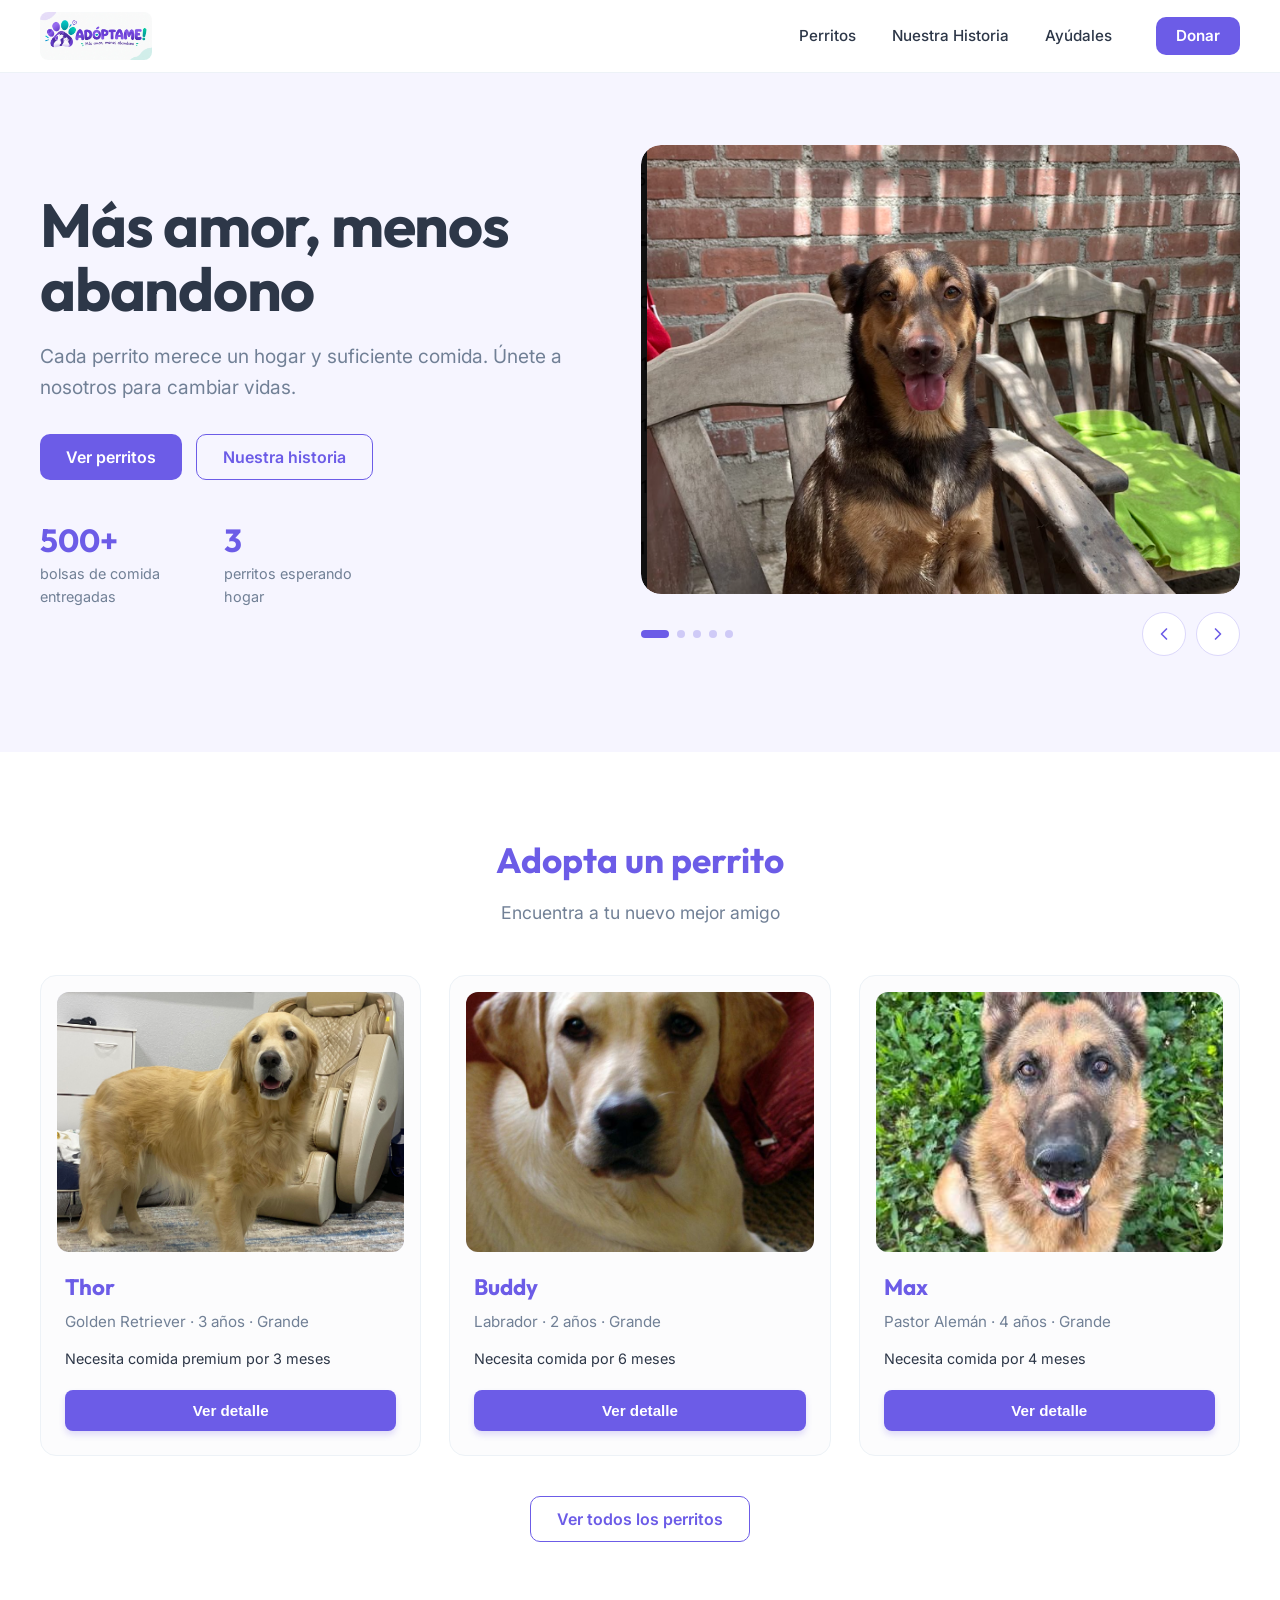
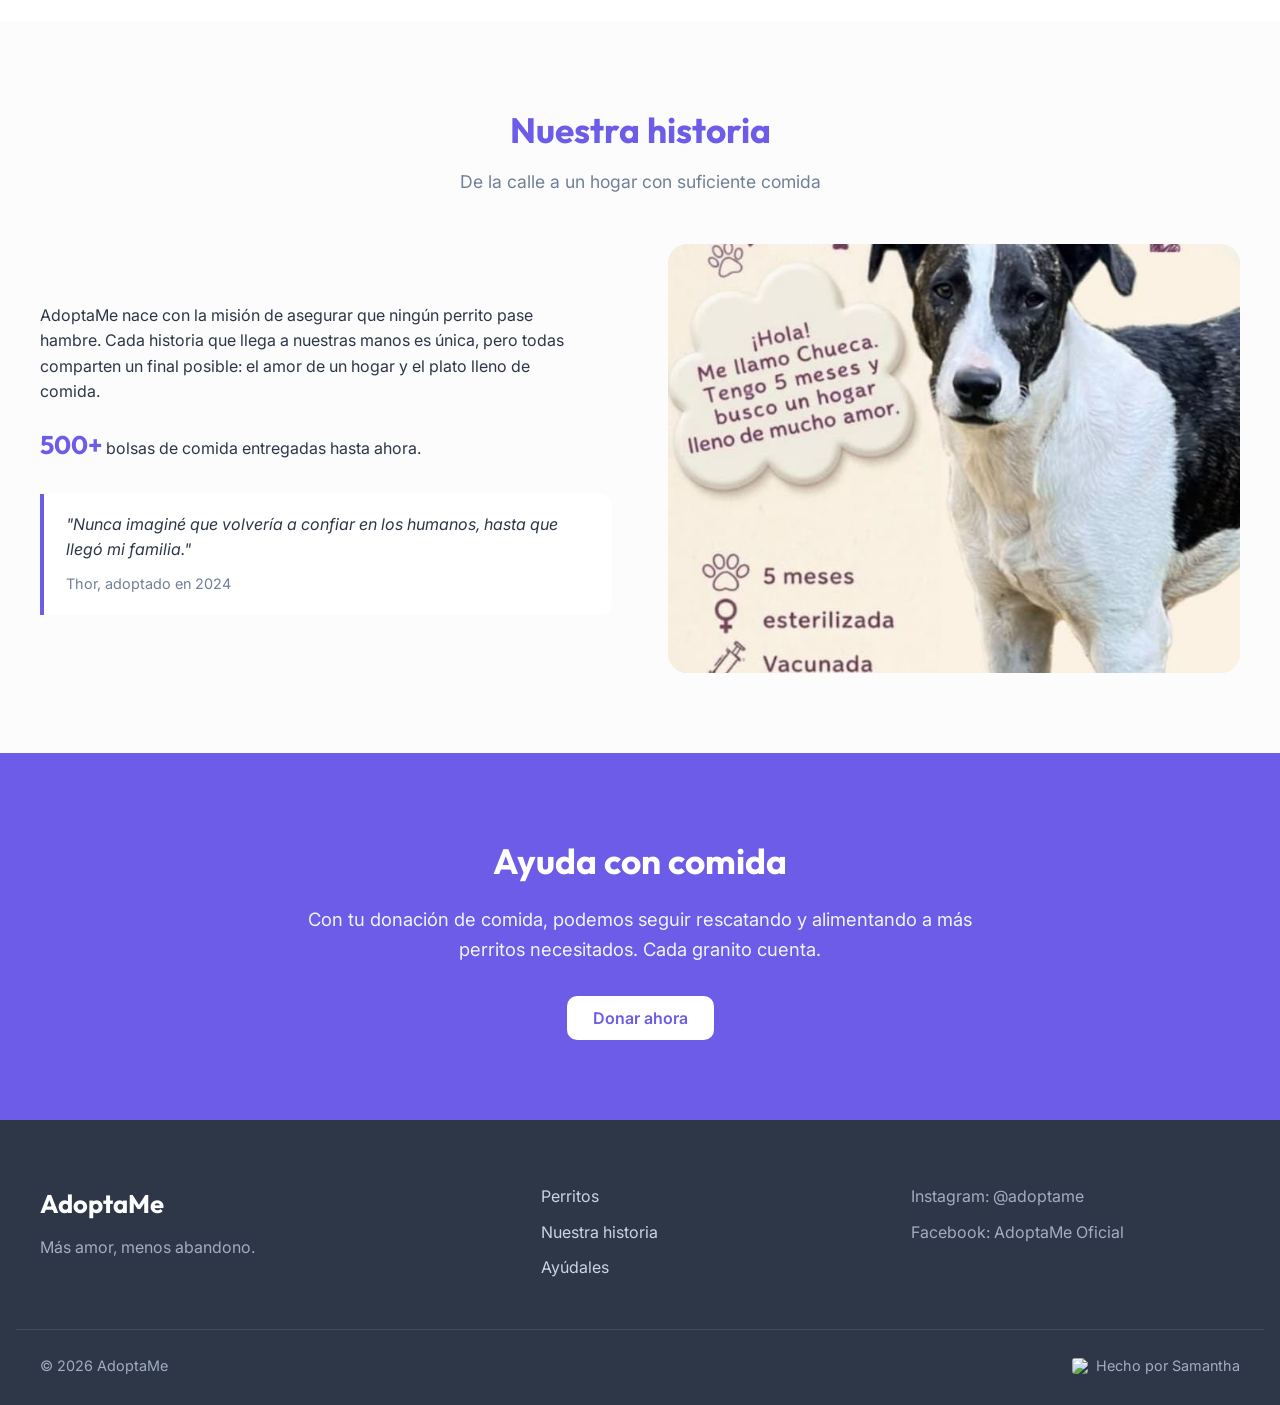
==== index.html @ 0d07e021 "PRUEBADOMINID" ====
<!DOCTYPE html>
<html lang="es">
<head>
  <meta charset="UTF-8">
  <meta name="viewport" content="width=device-width, initial-scale=1.0">
  <title>AdoptaMe - Más Amor, Menos Abandono</title>
  <link rel="stylesheet" href="styles/globals.css">
  <link rel="stylesheet" href="index.css">
  <link rel="preconnect" href="https://fonts.googleapis.com">
  <link rel="preconnect" href="https://fonts.gstatic.com" crossorigin>
  <link href="https://fonts.googleapis.com/css2?family=Outfit:wght@500;600;700&family=Inter:wght@300;400;500;600&display=swap" rel="stylesheet">
  <script src="index.js" defer></script>
</head>
<body>

  <!-- Navbar -->
  <header class="site-header">
    <div class="container nav">
      <a class="logo" href="#inicio" aria-label="AdoptaMe, inicio">
        <img src="images/logo.jpeg" alt="AdoptaMe">
      </a>

      <button class="nav-toggle" id="navToggle" type="button" aria-label="Abrir menú" aria-expanded="false" aria-controls="navMenu">
        <svg viewBox="0 0 24 24" fill="none" stroke="currentColor" stroke-width="2" stroke-linecap="round" aria-hidden="true"><path d="M4 7h16M4 12h16M4 17h16"/></svg>
      </button>

      <nav class="nav-menu" id="navMenu" aria-label="Principal">
        <ul class="nav-links">
          <li><a href="#adopcion">Perritos</a></li>
          <li><a href="#historia">Nuestra Historia</a></li>
          <li><a href="#cta">Ayúdales</a></li>
        </ul>
        <a class="btn btn-primary btn-sm" href="frames/cta/cta.html">Donar</a>
      </nav>
    </div>
  </header>

  <!-- Hero con carrusel -->
  <section class="hero" id="inicio">
    <div class="container hero-grid">

      <div class="hero-content">
        <h2 class="hero-title">Más amor, menos abandono</h2>
        <p class="hero-lead">Cada perrito merece un hogar y suficiente comida. Únete a nosotros para cambiar vidas.</p>
        <div class="hero-actions">
          <a class="btn btn-primary" href="frames/adopcion/adopcion.html">Ver perritos</a>
          <a class="btn btn-ghost" href="#historia">Nuestra historia</a>
        </div>
        <dl class="hero-stats">
          <div><dt>500+</dt><dd>bolsas de comida entregadas</dd></div>
          <div><dt>3</dt><dd>perritos esperando hogar</dd></div>
        </dl>
      </div>

      <!-- Carrusel: el skeleton solo se ve mientras carga la imagen o si falla -->
      <div class="carousel" aria-roledescription="carrusel" aria-label="Galería de perritos">
        <div class="carousel-track" tabindex="0">
        <figure class="carousel-slide">
          <div class="skeleton">
            <svg viewBox="0 0 24 24" fill="none" stroke="currentColor" stroke-width="1.5" stroke-linecap="round" stroke-linejoin="round" aria-hidden="true"><rect x="3" y="3" width="18" height="18" rx="3"/><circle cx="9" cy="9" r="1.8"/><path d="M21 16l-5-5-9 9"/></svg>
            <img src="images/perritos1.png" alt="Thor, Golden Retriever">
          </div>
        </figure>
        <figure class="carousel-slide">
          <div class="skeleton">
            <svg viewBox="0 0 24 24" fill="none" stroke="currentColor" stroke-width="1.5" stroke-linecap="round" stroke-linejoin="round" aria-hidden="true"><rect x="3" y="3" width="18" height="18" rx="3"/><circle cx="9" cy="9" r="1.8"/><path d="M21 16l-5-5-9 9"/></svg>
            <img src="images/hero3.webp" alt="Thor, Golden Retriever">
          </div>
        </figure>
        <figure class="carousel-slide">
          <div class="skeleton">
            <svg viewBox="0 0 24 24" fill="none" stroke="currentColor" stroke-width="1.5" stroke-linecap="round" stroke-linejoin="round" aria-hidden="true"><rect x="3" y="3" width="18" height="18" rx="3"/><circle cx="9" cy="9" r="1.8"/><path d="M21 16l-5-5-9 9"/></svg>
            <img src="images/hero0.jpg" alt="Thor, Golden Retriever">
          </div>
        </figure>
        <figure class="carousel-slide">
          <div class="skeleton">
            <svg viewBox="0 0 24 24" fill="none" stroke="currentColor" stroke-width="1.5" stroke-linecap="round" stroke-linejoin="round" aria-hidden="true"><rect x="3" y="3" width="18" height="18" rx="3"/><circle cx="9" cy="9" r="1.8"/><path d="M21 16l-5-5-9 9"/></svg>
            <img src="images/perritos0.png" alt="Buddy, Labrador">
          </div>
        </figure>
        <figure class="carousel-slide">
          <div class="skeleton">
            <svg viewBox="0 0 24 24" fill="none" stroke="currentColor" stroke-width="1.5" stroke-linecap="round" stroke-linejoin="round" aria-hidden="true"><rect x="3" y="3" width="18" height="18" rx="3"/><circle cx="9" cy="9" r="1.8"/><path d="M21 16l-5-5-9 9"/></svg>
            <img src="images/max.jpg" alt="Max, Pastor Alemán">
          </div>
        </figure>
        </div>
        <div class="carousel-bar">
          <div class="carousel-dots"></div>
          <div class="carousel-arrows">
            <button class="carousel-btn" data-dir="-1" type="button" aria-label="Imagen anterior">
              <svg viewBox="0 0 24 24" fill="none" stroke="currentColor" stroke-width="2" stroke-linecap="round" stroke-linejoin="round" aria-hidden="true"><path d="M15 18l-6-6 6-6"/></svg>
            </button>
            <button class="carousel-btn" data-dir="1" type="button" aria-label="Imagen siguiente">
              <svg viewBox="0 0 24 24" fill="none" stroke="currentColor" stroke-width="2" stroke-linecap="round" stroke-linejoin="round" aria-hidden="true"><path d="M9 6l6 6-6 6"/></svg>
            </button>
          </div>
        </div>
      </div>

    </div>
  </section>

  <main>

    <!-- Adopción -->
    <section id="adopcion" class="section section-white">
      <div class="container">
        <div class="section-title">
          <h2>Adopta un perrito</h2>
          <p>Encuentra a tu nuevo mejor amigo</p>
        </div>
        <div class="pets-grid">
          <article class="pet-card">
            <div class="skeleton pet-photo">
            <svg viewBox="0 0 24 24" fill="none" stroke="currentColor" stroke-width="1.5" stroke-linecap="round" stroke-linejoin="round" aria-hidden="true"><rect x="3" y="3" width="18" height="18" rx="3"/><circle cx="9" cy="9" r="1.8"/><path d="M21 16l-5-5-9 9"/></svg>
            <img src="images/thor.jpg" alt="Thor">
          </div>
            <h3>Thor</h3>
            <p class="pet-meta">Golden Retriever &middot; 3 años &middot; Grande</p>
            <p class="pet-need">Necesita comida premium por 3 meses</p>
            <button class="pet-detail-btn" type="button" data-id="1">Ver detalle</button>
          </article>


          <article class="pet-card">
            <div class="skeleton pet-photo">
            <svg viewBox="0 0 24 24" fill="none" stroke="currentColor" stroke-width="1.5" stroke-linecap="round" stroke-linejoin="round" aria-hidden="true"><rect x="3" y="3" width="18" height="18" rx="3"/><circle cx="9" cy="9" r="1.8"/><path d="M21 16l-5-5-9 9"/></svg>
            <img src="images/buddy.jpg" alt="Buddy">
          </div>
            <h3>Buddy</h3>
            <p class="pet-meta">Labrador &middot; 2 años &middot; Grande</p>
            <p class="pet-need">Necesita comida por 6 meses</p>
            <button class="pet-detail-btn" type="button" data-id="2">Ver detalle</button>
          </article>


          
          <article class="pet-card">
            <div class="skeleton pet-photo">
            <svg viewBox="0 0 24 24" fill="none" stroke="currentColor" stroke-width="1.5" stroke-linecap="round" stroke-linejoin="round" aria-hidden="true"><rect x="3" y="3" width="18" height="18" rx="3"/><circle cx="9" cy="9" r="1.8"/><path d="M21 16l-5-5-9 9"/></svg>
            <img src="images/max.jpg" alt="Max">
          </div>
            <h3>Max</h3>
            <p class="pet-meta">Pastor Alemán &middot; 4 años &middot; Grande</p>
            <p class="pet-need">Necesita comida por 4 meses</p>
            <button class="pet-detail-btn" type="button" data-id="3">Ver detalle</button>
          </article>
        </div>
        <p class="section-more"><a class="btn btn-ghost" href="frames/adopcion/adopcion.html">Ver todos los perritos</a></p>
      </div>
    </section>

    <!-- Historia -->
    <section id="historia" class="section">
      <div class="container">
        <div class="section-title">
          <h2>Nuestra historia</h2>
          <p>De la calle a un hogar con suficiente comida</p>
        </div>
        <div class="story-grid">
          <div class="story-text">
            <p>AdoptaMe nace con la misión de asegurar que ningún perrito pase hambre. Cada historia que llega a nuestras manos es única, pero todas comparten un final posible: el amor de un hogar y el plato lleno de comida.</p>
            <p class="story-stat"><strong>500+</strong> bolsas de comida entregadas hasta ahora.</p>
            <blockquote>
              <p>"Nunca imaginé que volvería a confiar en los humanos, hasta que llegó mi familia."</p>
              <cite>Thor, adoptado en 2024</cite>
            </blockquote>
          </div>
          <div class="skeleton story-image">
            <svg viewBox="0 0 24 24" fill="none" stroke="currentColor" stroke-width="1.5" stroke-linecap="round" stroke-linejoin="round" aria-hidden="true"><rect x="3" y="3" width="18" height="18" rx="3"/><circle cx="9" cy="9" r="1.8"/><path d="M21 16l-5-5-9 9"/></svg>
            <img src="images/hero1.jpg" alt="Thor, adoptado en 2024">
          </div>
        </div>
      </div>
    </section>

    <!-- Donar -->
    <section id="cta" class="section cta">
      <div class="container">
        <h2>Ayuda con comida</h2>
        <p>Con tu donación de comida, podemos seguir rescatando y alimentando a más perritos necesitados. Cada granito cuenta.</p>
        <a class="btn btn-light" href="frames/cta/cta.html">Donar ahora</a>
      </div>
    </section>

  </main>

  <!-- Footer -->
  <footer class="site-footer">
    <div class="container footer-grid">
      <div>
        <a class="footer-logo" href="#inicio">AdoptaMe</a>
        <p class="footer-tag">Más amor, menos abandono.</p>
      </div>
      <ul class="footer-links">
        <li><a href="#adopcion">Perritos</a></li>
        <li><a href="#historia">Nuestra historia</a></li>
        <li><a href="#cta">Ayúdales</a></li>
      </ul>
      <ul class="footer-links">
        <li>Instagram: @adoptame</li>
        <li>Facebook: AdoptaMe Oficial</li>
      </ul>
    </div>
    <div class="container footer-bottom">
      <p>&copy; 2026 AdoptaMe</p>
      <p class="footer-credit">
      <img class="footer-icon" src="https://res.cloudinary.com/dxuk9bogw/image/upload/v1785724960/ea44906b-6c83-445f-adb5-7d491513b167.png" alt="LeadUPN" width="16" height="16" loading="lazy" decoding="async">
      Hecho por Samantha
    </p>
    </div>
  </footer>

  <!-- Detalle del perrito (se llena desde data.json) -->
  <dialog class="pet-modal" id="petModal" aria-labelledby="petModalName">
    <div class="pet-modal-body">
      <button class="pet-modal-close" type="button" data-close aria-label="Cerrar detalle">
        <svg viewBox="0 0 24 24" fill="none" stroke="currentColor" stroke-width="2" stroke-linecap="round" aria-hidden="true"><path d="M6 6l12 12M18 6L6 18"/></svg>
      </button>
      <div class="skeleton pet-modal-media">
        <svg viewBox="0 0 24 24" fill="none" stroke="currentColor" stroke-width="1.5" stroke-linecap="round" stroke-linejoin="round" aria-hidden="true"><rect x="3" y="3" width="18" height="18" rx="3"/><circle cx="9" cy="9" r="1.8"/><path d="M21 16l-5-5-9 9"/></svg>
        <img id="petModalImg" alt="">
      </div>
      <div class="pet-modal-info">
        <h3 id="petModalName"></h3>
        <p class="pet-modal-meta" id="petModalMeta"></p>
        <p id="petModalDesc"></p>
        <dl class="pet-modal-needs">
          <div><dt>Comida</dt><dd id="petModalFood"></dd></div>
          <div><dt>Vacunas</dt><dd id="petModalVax"></dd></div>
          <div><dt>Esterilizado</dt><dd id="petModalSterile"></dd></div>
        </dl>
        <div class="pet-modal-actions">
          <a class="btn btn-primary" href="https://www.instagram.com/adoptame/" target="_blank" rel="noopener">Solicitar adopción</a>
          <a class="btn btn-ghost" id="petModalDonate" href="frames/cta/cta.html">Donar su comida</a>
        </div>
      </div>
    </div>
  </dialog>

</body>
</html>
---- styles/globals.css ----
/* ========================================
   ADOPTAME - ESTILOS GLOBALES (Moderna y Profesional)
   Tema: Más amor menos abandono
   ======================================== */

:root {
  /* Nueva paleta basada en el logo (Morados sofisticados, cian moderno y grises neutros) */
  --primary-color: #6c5ce7;       /* Morado principal moderno - confianza y empatía */
  --secondary-color: #a29bfe;     /* Morado suave - detalles secundarios */
  --accent-color: #00cec9;        /* Turquesa vibrante - acentos y llamadas a la acción */
  --background-color: #fcfcfd;    /* Blanco hueso muy limpio y moderno */
  --text-dark: #2d3748;           /* Gris pizarra oscuro - legibilidad premium */
  --text-light: #718096;          /* Gris medio - texto secundario */
  --success-color: #38b2ac;       /* Verde azulado moderno - hogar encontrado */
  
  /* Tipografía (Se mantiene o puedes actualizar a fuentes más limpias) */
  --font-family: 'Inter', system-ui, -apple-system, BlinkMacSystemFont, 'Segoe UI', Roboto, sans-serif;
  --font-heading: 'Outfit', 'Segoe UI', sans-serif;
}

body {
  font-family: var(--font-family);
  background-color: var(--background-color);
  color: var(--text-dark);
  margin: 0;
  padding: 0;
  line-height: 1.6;
}

h1, h2, h3 {
  font-family: var(--font-heading);
  color: var(--primary-color);
  margin-top: 0;
  font-weight: 700;
}

a {
  color: var(--primary-color);
  text-decoration: none;
  transition: color 0.2s ease;
}

a:hover {
  color: var(--accent-color);
}

button {
  background-color: var(--primary-color);
  color: white;
  border: none;
  padding: 12px 24px;
  font-size: 1rem;
  font-weight: 600;
  cursor: pointer;
  border-radius: 8px;
  box-shadow: 0 4px 6px rgba(108, 92, 231, 0.2);
  transition: all 0.3s ease;
}

button:hover {
  background-color: #5b4cf5;
  transform: translateY(-1px);
  box-shadow: 0 6px 12px rgba(108, 92, 231, 0.3);
}

/* Contenedores */
.container {
  max-width: 1200px;
  margin: 0 auto;
  padding: 0 24px;
}

/* ======================================== */

/* Utilidades de sección */
.section {
  padding: 80px 0;
}

.section-title {
  text-align: center;
  margin-bottom: 50px;
  padding-bottom: 20px;
  border-bottom: 2px solid #edf2f7;
}

.section-title h2 {
  font-size: 2.5rem;
  margin-bottom: 12px;
}

.section-title p {
  color: var(--text-light);
  font-size: 1.15rem;
  max-width: 600px;
  margin: 0 auto;
}
---- index.css ----
/* ========================================
   ADOPTAME - index.css
   Todos los estilos de la página, por secciones:
   base, navbar, hero + carrusel, adopción, historia,
   donar y footer. Las variables vienen de styles/globals.css
   ======================================== */

html { scroll-behavior: smooth; }

section[id] { scroll-margin-top: 72px; }

/* ---------- Botones tipo enlace ---------- */
.btn {
  display: inline-flex;
  align-items: center;
  justify-content: center;
  padding: 14px 26px;
  border-radius: 10px;
  font-weight: 600;
  font-size: 1rem;
  line-height: 1;
  transition: background-color 0.2s ease, color 0.2s ease, border-color 0.2s ease;
}
.btn-sm { padding: 11px 20px; font-size: 0.95rem; }

.btn-primary { background: var(--primary-color); color: #fff; }
.btn-primary:hover { background: #5b4cf5; color: #fff; }

.btn-ghost { border: 1.5px solid var(--primary-color); color: var(--primary-color); }
.btn-ghost:hover { background: var(--primary-color); color: #fff; }

.btn-light { background: #fff; color: var(--primary-color); }
.btn-light:hover { background: var(--text-dark); color: #fff; }

/* ---------- Skeleton (placeholder de imagen) ---------- */
.skeleton {
  position: relative;
  aspect-ratio: 4 / 3;
  border-radius: 20px;
  overflow: hidden;
  background: #e9e6fc;
}

.skeleton::after {
  content: "";
  position: absolute;
  inset: 0;
  background: linear-gradient(100deg, transparent 20%, rgba(255, 255, 255, 0.65) 50%, transparent 80%);
  transform: translateX(-100%);
  animation: shimmer 1.8s ease-in-out infinite;
  z-index: 0;
}

.skeleton > svg {
  position: absolute;
  z-index: 0;
  top: 50%;
  left: 50%;
  width: 52px;
  height: 52px;
  transform: translate(-50%, -50%);
  color: #b7b0f5;
}

/* La imagen real tapa el skeleton cuando carga.
   Si falla, se oculta y el skeleton se queda visible. */
.skeleton > img {
  position: relative;
  z-index: 1;
  display: block;
  width: 100%;
  height: 100%;
  object-fit: cover;
}
.skeleton > img.is-broken { visibility: hidden; }

@keyframes shimmer { to { transform: translateX(100%); } }

/* ---------- Secciones ---------- */
.section-white { background: #fff; }

.section-title {
  text-align: center;
  margin-bottom: 48px;
  padding-bottom: 0;
  border-bottom: 0;
}
.section-title h2 { font-size: 2.2rem; margin-bottom: 10px; }
.section-title p { color: var(--text-light); font-size: 1.1rem; max-width: 500px; margin: 0 auto; }

@media (prefers-reduced-motion: reduce) {
  html { scroll-behavior: auto; }
  .skeleton::after { animation: none; }
}

/* Componente: navbar */

.site-header {
  position: sticky;
  top: 0;
  z-index: 50;
  background: rgba(255, 255, 255, 0.92);
  backdrop-filter: blur(10px);
  border-bottom: 1px solid #edf2f7;
}

.nav {
  display: flex;
  align-items: center;
  justify-content: space-between;
  height: 72px;
}

.logo { display: flex; align-items: center; }
.logo img { display: block; height: 48px; width: auto; border-radius: 8px; }

.nav-menu {
  display: flex;
  align-items: center;
  gap: 28px;
}

.nav-links {
  display: flex;
  align-items: center;
  gap: 4px;
  margin: 0;
  padding: 0;
  list-style: none;
}

.nav-links a {
  display: block;
  padding: 8px 16px;
  border-radius: 999px;
  color: var(--text-dark);
  font-weight: 500;
  font-size: 0.95rem;
}
.nav-links a:hover { background: #f1efff; color: var(--primary-color); }

.nav-toggle {
  display: none;
  width: 44px;
  height: 44px;
  padding: 0;
  place-items: center;
  background: transparent;
  color: var(--text-dark);
  box-shadow: none;
}
.nav-toggle:hover { background: #f1efff; transform: none; box-shadow: none; }
.nav-toggle svg { width: 24px; height: 24px; }

@media (max-width: 760px) {
  .nav-toggle { display: grid; }

  .nav-menu {
    display: none;
    position: absolute;
    top: 72px;
    left: 0;
    right: 0;
    flex-direction: column;
    align-items: stretch;
    gap: 16px;
    padding: 16px 24px 24px;
    background: #fff;
    border-bottom: 1px solid #edf2f7;
  }
  .nav-menu.open { display: flex; }
  .nav-links { flex-direction: column; align-items: stretch; }
  .nav-links a { padding: 12px 16px; }
  .nav-menu .btn { width: 100%; }
}

/* Componente: hero + carrusel */

.hero {
  padding: 72px 0 96px;
  background: #f6f5ff;
}

.hero-grid {
  display: grid;
  grid-template-columns: minmax(0, 1fr) minmax(0, 1.1fr);
  gap: 56px;
  align-items: center;
}

.hero-title {
  font-size: clamp(2.4rem, 5vw, 3.8rem);
  line-height: 1.05;
  letter-spacing: -0.02em;
  color: var(--text-dark);
  margin: 0 0 20px;
}

.hero-lead {
  font-size: 1.2rem;
  color: var(--text-light);
  max-width: 44ch;
  margin: 0 0 32px;
}

.hero-actions { display: flex; flex-wrap: wrap; gap: 14px; }

.hero-stats { display: flex; gap: 40px; margin: 44px 0 0; }
.hero-stats dt {
  font-family: var(--font-heading);
  font-size: 2rem;
  font-weight: 700;
  color: var(--primary-color);
  line-height: 1;
}
.hero-stats dd { margin: 6px 0 0; color: var(--text-light); font-size: 0.9rem; max-width: 16ch; }

/* Carrusel */
.carousel { min-width: 0; }

.carousel-track {
  display: flex;
  overflow-x: auto;
  scroll-snap-type: x mandatory;
  scroll-behavior: smooth;
  scrollbar-width: none;
  border-radius: 20px;
}
.carousel-track::-webkit-scrollbar { display: none; }
.carousel-track:focus-visible { outline: 2px solid var(--primary-color); outline-offset: 4px; }

.carousel-slide { flex: 0 0 100%; scroll-snap-align: start; margin: 0; }

.carousel-bar { display: flex; align-items: center; justify-content: space-between; margin-top: 18px; }
.carousel-dots { display: flex; gap: 8px; }

.carousel-dot {
  width: 8px;
  height: 8px;
  padding: 0;
  border-radius: 999px;
  background: #cfcaf7;
  box-shadow: none;
  transition: width 0.25s ease, background 0.25s ease;
}
.carousel-dot:hover { background: var(--secondary-color); transform: none; box-shadow: none; }
.carousel-dot[aria-current="true"] { width: 28px; background: var(--primary-color); }

.carousel-arrows { display: flex; gap: 10px; }

.carousel-btn {
  width: 44px;
  height: 44px;
  padding: 0;
  display: grid;
  place-items: center;
  border-radius: 50%;
  background: #fff;
  color: var(--primary-color);
  border: 1.5px solid #dcd8fb;
  box-shadow: none;
}
.carousel-btn:hover {
  background: var(--primary-color);
  border-color: var(--primary-color);
  color: #fff;
  transform: none;
  box-shadow: none;
}
.carousel-btn svg { width: 20px; height: 20px; }

.carousel-btn:focus-visible,
.carousel-dot:focus-visible { outline: 2px solid var(--primary-color); outline-offset: 3px; }

@media (max-width: 900px) {
  .hero-grid { grid-template-columns: 1fr; gap: 40px; }
}
@media (max-width: 520px) {
  .hero { padding: 48px 0 64px; }
  .hero-stats { gap: 28px; }
  .carousel-arrows { display: none; }
}
@media (prefers-reduced-motion: reduce) {
  .carousel-track { scroll-behavior: auto; }
}

/* Componente: adopcion */

.pets-grid {
  display: grid;
  grid-template-columns: repeat(auto-fit, minmax(280px, 1fr));
  gap: 28px;
}

.pet-card {
  background: var(--background-color);
  border: 1px solid #edf2f7;
  border-radius: 16px;
  padding: 16px 16px 24px;
}

.pet-photo {
  border-radius: 12px;
  margin-bottom: 18px;
}

.pet-card h3 { font-size: 1.4rem; margin: 0 8px 4px; }
.pet-meta { color: var(--text-light); font-size: 0.95rem; margin: 0 8px; }
.pet-need { color: var(--text-dark); font-size: 0.9rem; margin: 12px 8px 20px; }
.pet-card button { width: calc(100% - 16px); margin: 0 8px; padding: 12px; font-size: 0.95rem; }

/* Componente: historia */

.story-grid {
  display: grid;
  grid-template-columns: 1fr 1fr;
  gap: 56px;
  align-items: center;
}

.story-text p { margin: 0 0 20px; max-width: 54ch; }
.story-stat { color: var(--text-dark); }
.story-stat strong { font-family: var(--font-heading); font-size: 1.6rem; color: var(--primary-color); }

.story-text blockquote {
  margin: 28px 0 0;
  padding: 18px 22px;
  background: #fff;
  border-left: 4px solid var(--primary-color);
  border-radius: 0 12px 12px 0;
}
.story-text blockquote p { margin: 0 0 8px; font-style: italic; }
.story-text cite { color: var(--text-light); font-size: 0.9rem; font-style: normal; }

@media (max-width: 900px) {
  .story-grid { grid-template-columns: 1fr; gap: 32px; }
}

/* Componente: cta (donar) */

.cta { background: var(--primary-color); color: #fff; text-align: center; }
.cta h2 { color: #fff; font-size: 2.2rem; margin-bottom: 16px; }
.cta p { max-width: 56ch; margin: 0 auto 32px; font-size: 1.15rem; opacity: 0.92; }

/* Componente: footer */

.site-footer { background: var(--text-dark); color: #a0aec0; padding: 64px 0 28px; }

.footer-grid { display: grid; grid-template-columns: 1.4fr 1fr 1fr; gap: 40px; }

.footer-logo, .footer-logo:hover {
  font-family: var(--font-heading);
  font-size: 1.6rem;
  font-weight: 700;
  color: #fff;
}
.footer-tag { margin: 10px 0 0; }

.footer-links { list-style: none; margin: 0; padding: 0; display: grid; gap: 10px; align-content: start; }
.footer-links a { color: #cbd5e0; }
.footer-links a:hover { color: var(--accent-color); }

.footer-bottom {
  margin-top: 48px;
  padding-top: 24px;
  border-top: 1px solid rgba(255, 255, 255, 0.1);
  display: flex;
  flex-wrap: wrap;
  justify-content: space-between;
  gap: 8px 24px;
  font-size: 0.9rem;
}
.footer-bottom p { margin: 0; }

.footer-credit { display: flex; align-items: center; gap: 8px; }
.footer-icon { display: block; width: 16px; height: 16px; border-radius: 3px; }

@media (max-width: 900px) {
  .footer-grid { grid-template-columns: 1fr 1fr; }
  .footer-grid > div:first-child { grid-column: 1 / -1; }
}

/* ========================================
   DETALLE DEL PERRITO (modal)
   ======================================== */

.pet-modal {
  width: min(760px, calc(100% - 32px));
  max-height: calc(100% - 32px);
  padding: 0;
  border: 0;
  border-radius: 20px;
  background: #fff;
  color: var(--text-dark);
  overflow: auto;
}
.pet-modal::backdrop { background: rgba(45, 55, 72, 0.6); }

body:has(.pet-modal[open]) { overflow: hidden; }

.pet-modal-body {
  position: relative;
  display: grid;
  grid-template-columns: 1fr 1.1fr;
}

.pet-modal-media {
  height: 100%;
  min-height: 300px;
  aspect-ratio: auto;
  border-radius: 0;
}

.pet-modal-info { padding: 36px 28px 28px; }
.pet-modal-info h3 { font-size: 1.9rem; margin: 0 0 4px; }
.pet-modal-info p { margin: 0 0 12px; }
.pet-modal-info .pet-modal-meta { color: var(--text-light); margin-bottom: 18px; }

.pet-modal-needs { margin: 20px 0 26px; display: grid; gap: 10px; }
.pet-modal-needs div {
  display: flex;
  justify-content: space-between;
  gap: 16px;
  padding-bottom: 10px;
  border-bottom: 1px solid #edf2f7;
}
.pet-modal-needs dt { color: var(--text-light); }
.pet-modal-needs dd { margin: 0; font-weight: 600; text-align: right; }

.pet-modal-actions { display: flex; flex-wrap: wrap; gap: 12px; }

.pet-modal-close {
  position: absolute;
  top: 12px;
  right: 12px;
  width: 40px;
  height: 40px;
  padding: 0;
  display: grid;
  place-items: center;
  border-radius: 50%;
  background: #fff;
  color: var(--text-dark);
  box-shadow: 0 2px 8px rgba(0, 0, 0, 0.18);
}
.pet-modal-close:hover { background: #f1efff; transform: none; box-shadow: 0 2px 8px rgba(0, 0, 0, 0.18); }
.pet-modal-close svg { width: 20px; height: 20px; }
.pet-modal-close:focus-visible { outline: 2px solid var(--primary-color); outline-offset: 3px; }

@media (max-width: 640px) {
  .pet-modal-body { grid-template-columns: 1fr; }
  .pet-modal-media { min-height: 0; height: 220px; }
  .pet-modal-info { padding: 24px 20px 24px; }
}

/* ========================================
   PÁGINAS INTERNAS (frames/adopcion y frames/cta)
   ======================================== */

[hidden] { display: none !important; }

.nav-links a[aria-current="page"] { background: #f1efff; color: var(--primary-color); }

.section-more { text-align: center; margin: 40px 0 0; }

.page-hero { padding: 56px 0 48px; background: #f6f5ff; }
.page-hero h2 {
  font-size: clamp(2rem, 4.5vw, 3rem);
  letter-spacing: -0.02em;
  color: var(--text-dark);
  margin: 12px 0 10px;
}
.page-hero p { color: var(--text-light); font-size: 1.1rem; max-width: 56ch; margin: 0; }

.back-link { color: var(--text-light); font-size: 0.95rem; font-weight: 500; }
.back-link::before { content: "\2190\00a0"; }
.back-link:hover { color: var(--primary-color); }

.catalog-msg { grid-column: 1 / -1; text-align: center; color: var(--text-light); margin: 0; }

/* ---------- Donación (simulada) ---------- */
.notice {
  margin: 0 0 32px;
  padding: 14px 18px;
  border-left: 4px solid var(--accent-color);
  border-radius: 0 10px 10px 0;
  background: #e8fbfa;
  color: var(--text-dark);
  font-size: 0.95rem;
}

.donate-grid {
  display: grid;
  grid-template-columns: 1.3fr 1fr;
  gap: 40px;
  align-items: start;
}

.donate-card {
  background: #fff;
  border: 1px solid #edf2f7;
  border-radius: 16px;
  padding: 32px;
}

.field { margin: 0 0 22px; padding: 0; border: 0; min-width: 0; }
.field label, .field legend {
  display: block;
  margin-bottom: 8px;
  padding: 0;
  font-weight: 600;
  font-size: 0.95rem;
}

.field input[type="text"],
.field input[type="email"],
.field select {
  width: 100%;
  box-sizing: border-box;
  padding: 12px 14px;
  border: 1.5px solid #dcd8fb;
  border-radius: 10px;
  background: #fff;
  color: var(--text-dark);
  font: inherit;
}
.field input:focus-visible,
.field select:focus-visible { outline: 2px solid var(--primary-color); outline-offset: 2px; border-color: var(--primary-color); }

.choices { display: flex; flex-wrap: wrap; gap: 10px; }
.choices legend { flex-basis: 100%; }

.choice { position: relative; margin: 0 !important; }
.choice input { position: absolute; opacity: 0; inset: 0; }
.choice span {
  display: block;
  padding: 12px 20px;
  border: 1.5px solid #dcd8fb;
  border-radius: 10px;
  font-weight: 500;
  cursor: pointer;
  transition: background-color 0.2s ease, border-color 0.2s ease, color 0.2s ease;
}
.choice:hover span { border-color: var(--primary-color); }
.choice input:checked + span { background: var(--primary-color); border-color: var(--primary-color); color: #fff; }
.choice input:focus-visible + span { outline: 2px solid var(--primary-color); outline-offset: 3px; }

.donate-submit { width: 100%; padding: 14px; }

.donate-summary {
  background: var(--primary-color);
  color: #fff;
  border-radius: 16px;
  padding: 28px;
}
.donate-summary h3 { color: #fff; font-size: 1.3rem; margin: 0 0 18px; }
.donate-summary dl { margin: 0 0 18px; display: grid; gap: 12px; }
.donate-summary dl div {
  display: flex;
  justify-content: space-between;
  gap: 16px;
  padding-bottom: 12px;
  border-bottom: 1px solid rgba(255, 255, 255, 0.25);
}
.donate-summary dt { opacity: 0.85; }
.donate-summary dd { margin: 0; font-weight: 600; }
.donate-summary p { margin: 0; font-size: 0.9rem; opacity: 0.85; }

.donate-done h3 { font-size: 1.6rem; margin: 0 0 12px; }
.donate-done p { margin: 0 0 12px; }
.donate-done:focus-visible { outline: none; }
.donate-ref { color: var(--text-light); font-size: 0.9rem; }
.donate-actions { display: flex; flex-wrap: wrap; align-items: center; gap: 18px; margin-top: 24px; }

.btn-text {
  padding: 0;
  background: transparent;
  color: var(--primary-color);
  box-shadow: none;
  font-weight: 600;
  text-decoration: underline;
}
.btn-text:hover { background: transparent; color: var(--accent-color); transform: none; box-shadow: none; }

@media (max-width: 900px) {
  .donate-grid { grid-template-columns: 1fr; }
  .donate-summary { order: -1; }
}
@media (max-width: 520px) {
  .donate-card { padding: 22px; }
}
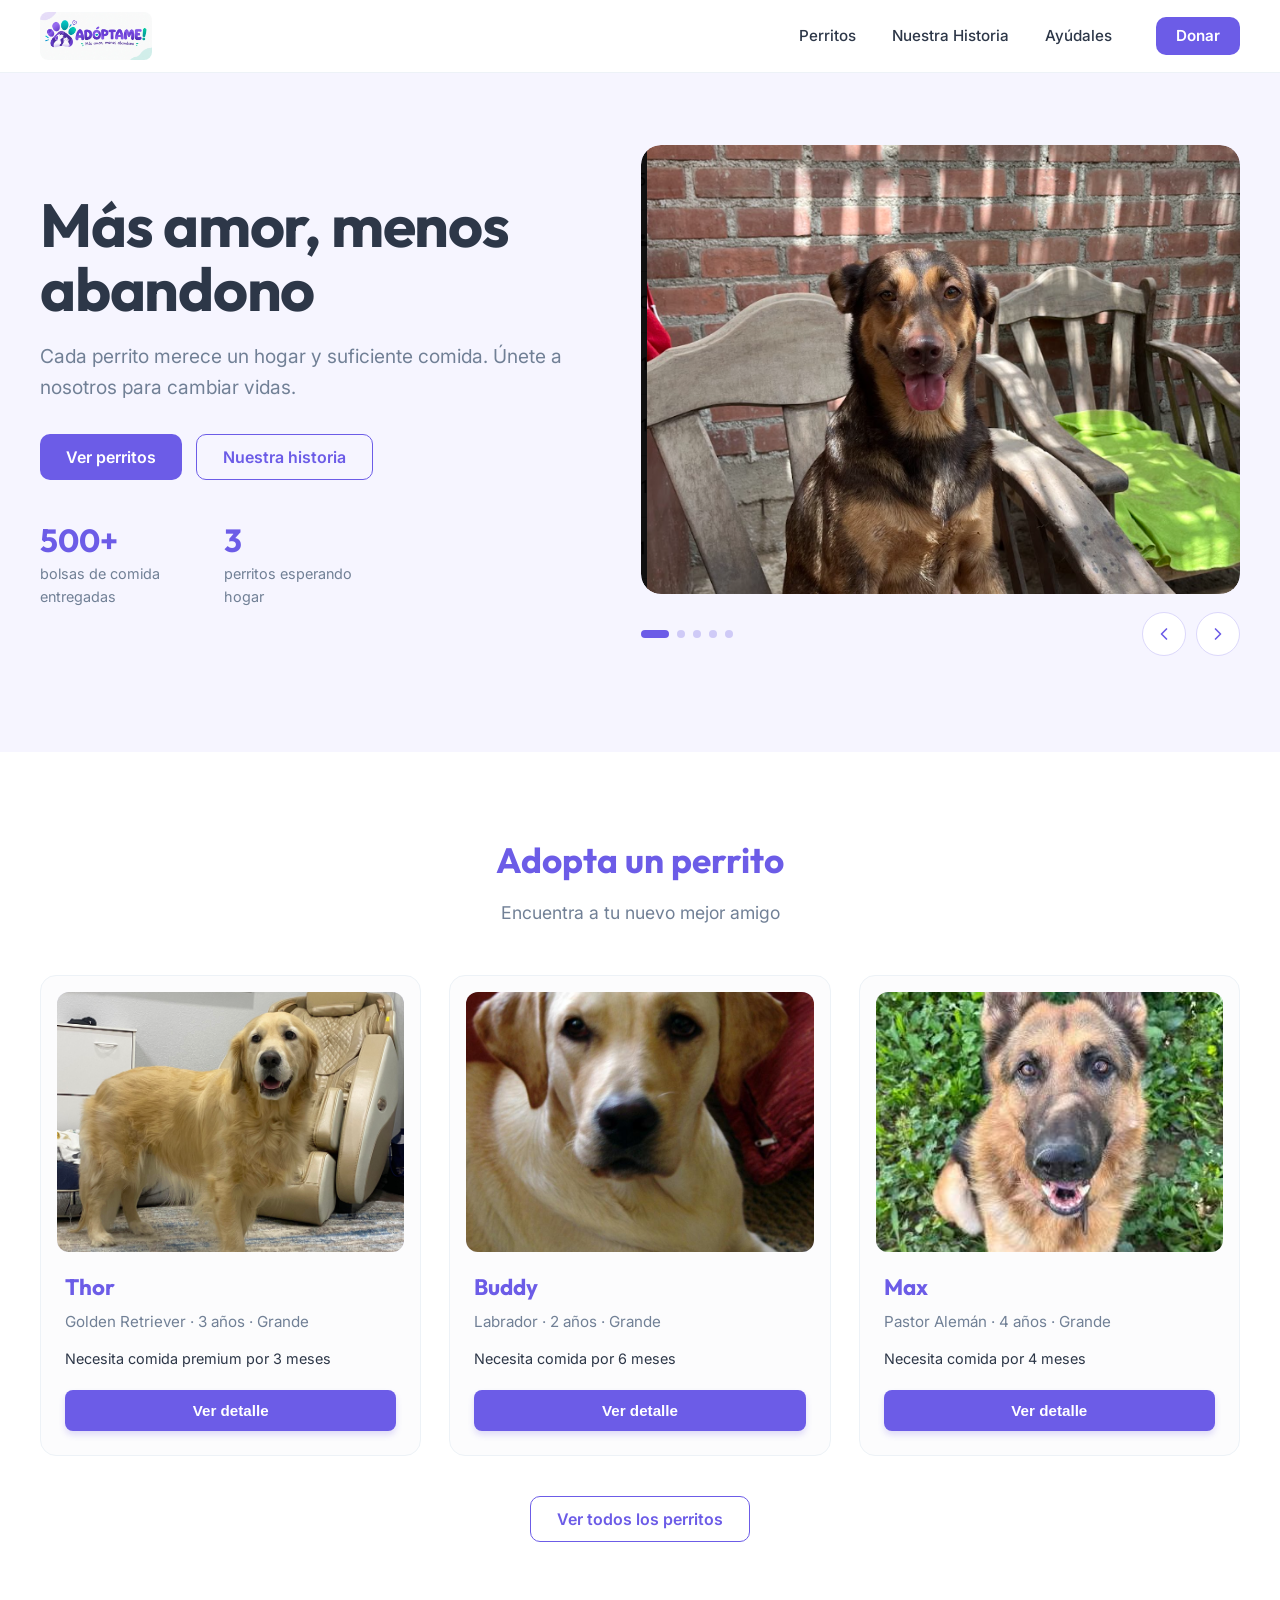
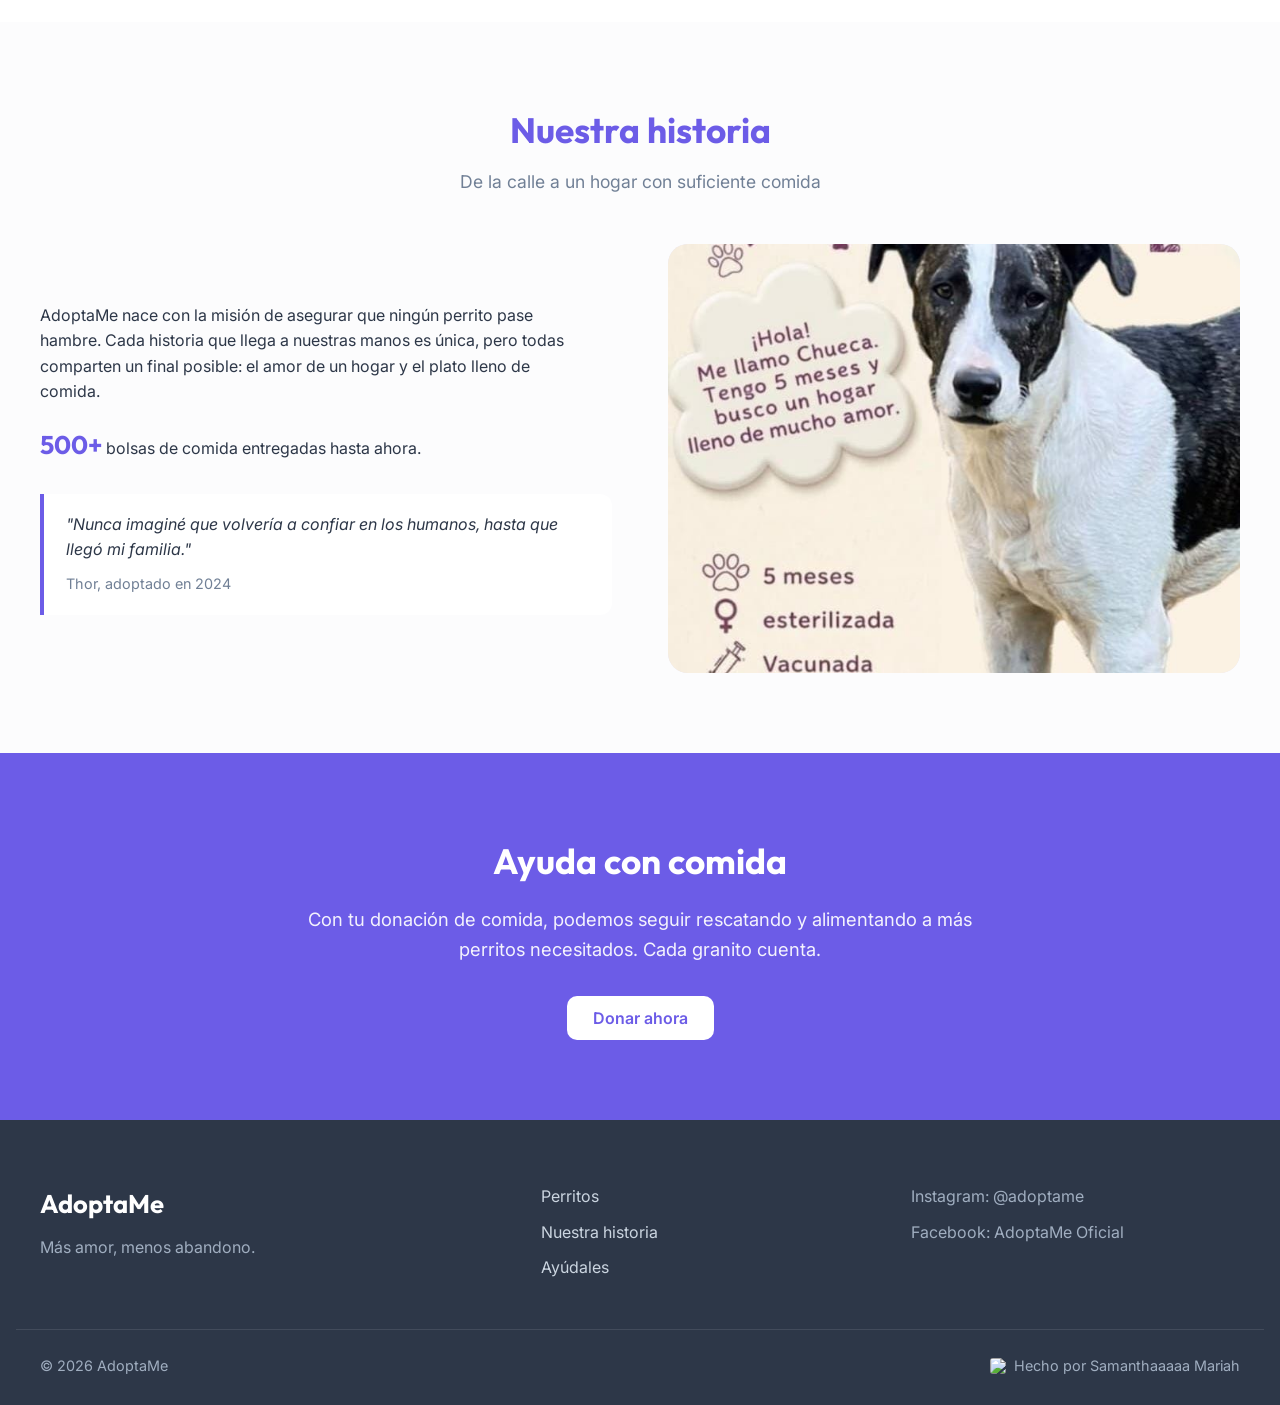
==== commit d7927262: "PRUEBA SAMANTHA" ====
--- a/index.html
+++ b/index.html
@@ -208,7 +208,7 @@
       <p>&copy; 2026 AdoptaMe</p>
       <p class="footer-credit">
       <img class="footer-icon" src="https://res.cloudinary.com/dxuk9bogw/image/upload/v1785724960/ea44906b-6c83-445f-adb5-7d491513b167.png" alt="LeadUPN" width="16" height="16" loading="lazy" decoding="async">
-      Hecho por Samantha
+      Hecho por Samanthaaaaa Mariah
     </p>
     </div>
   </footer>
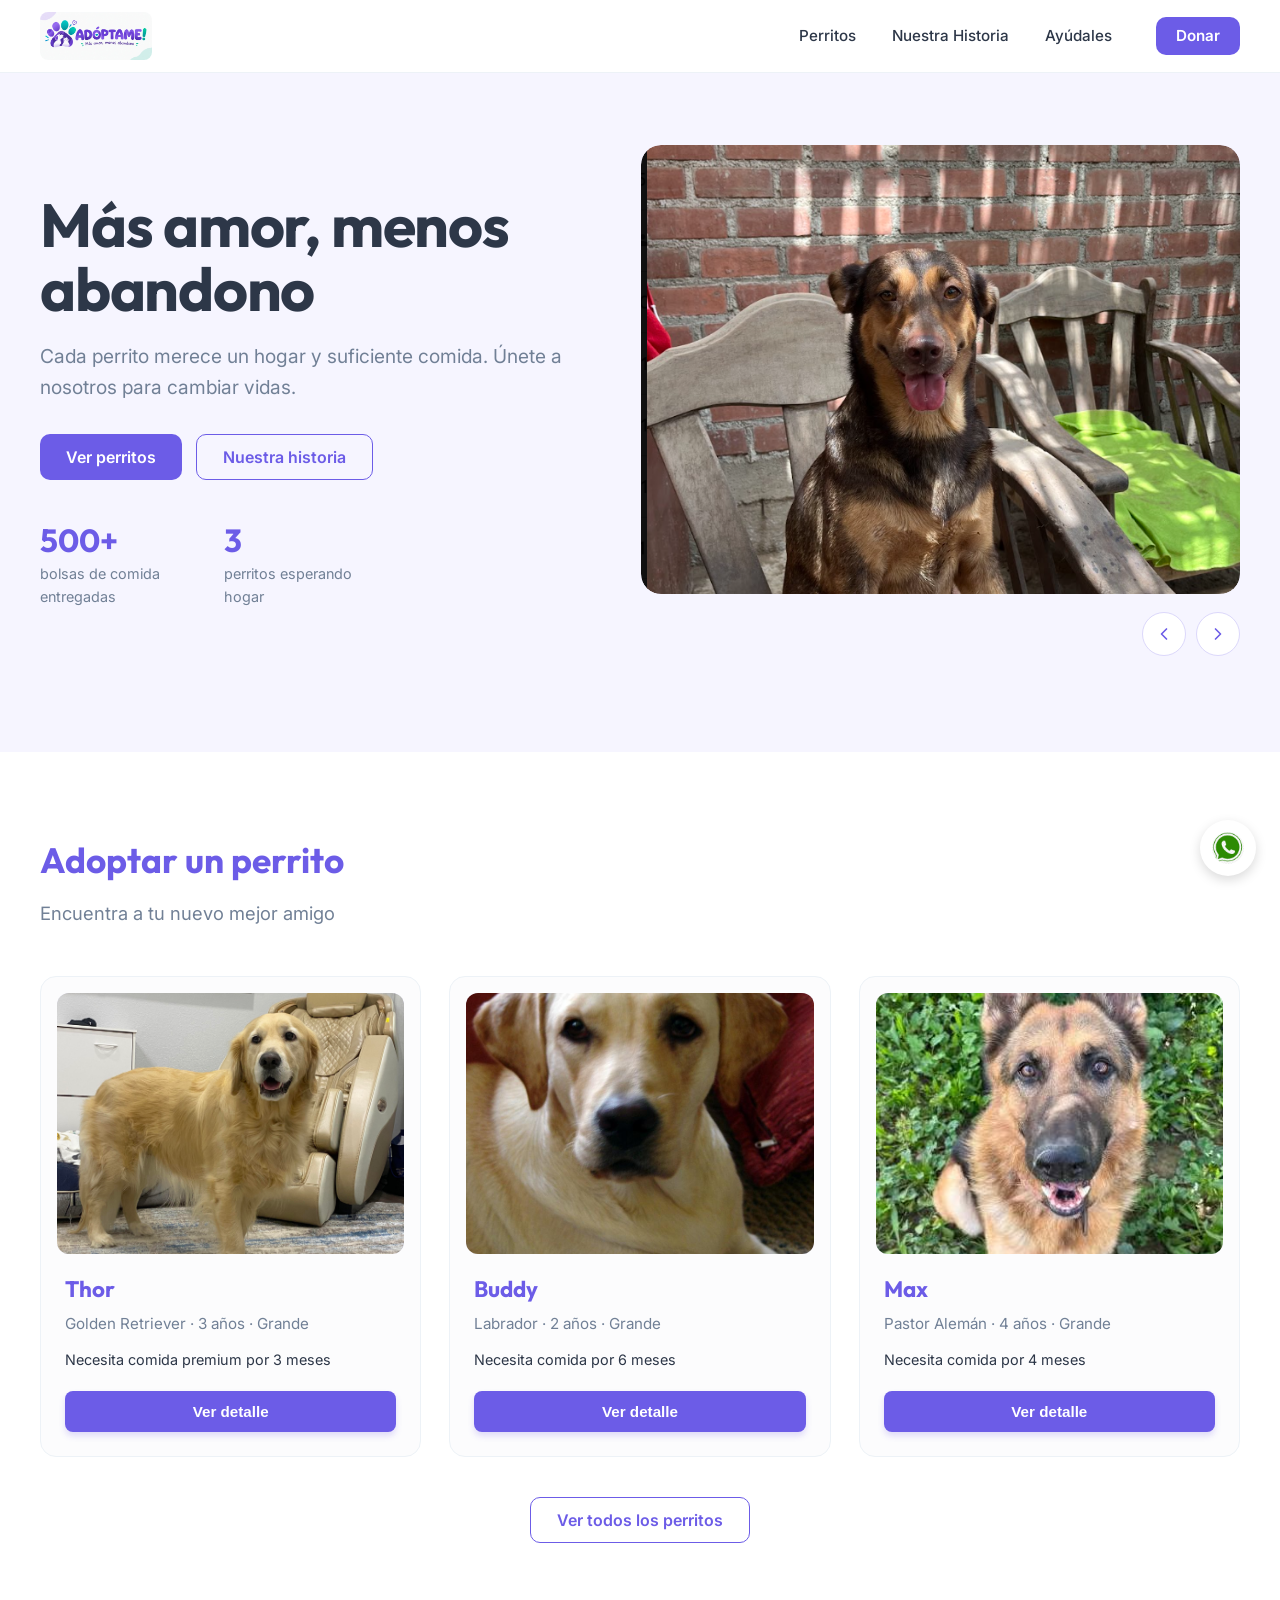
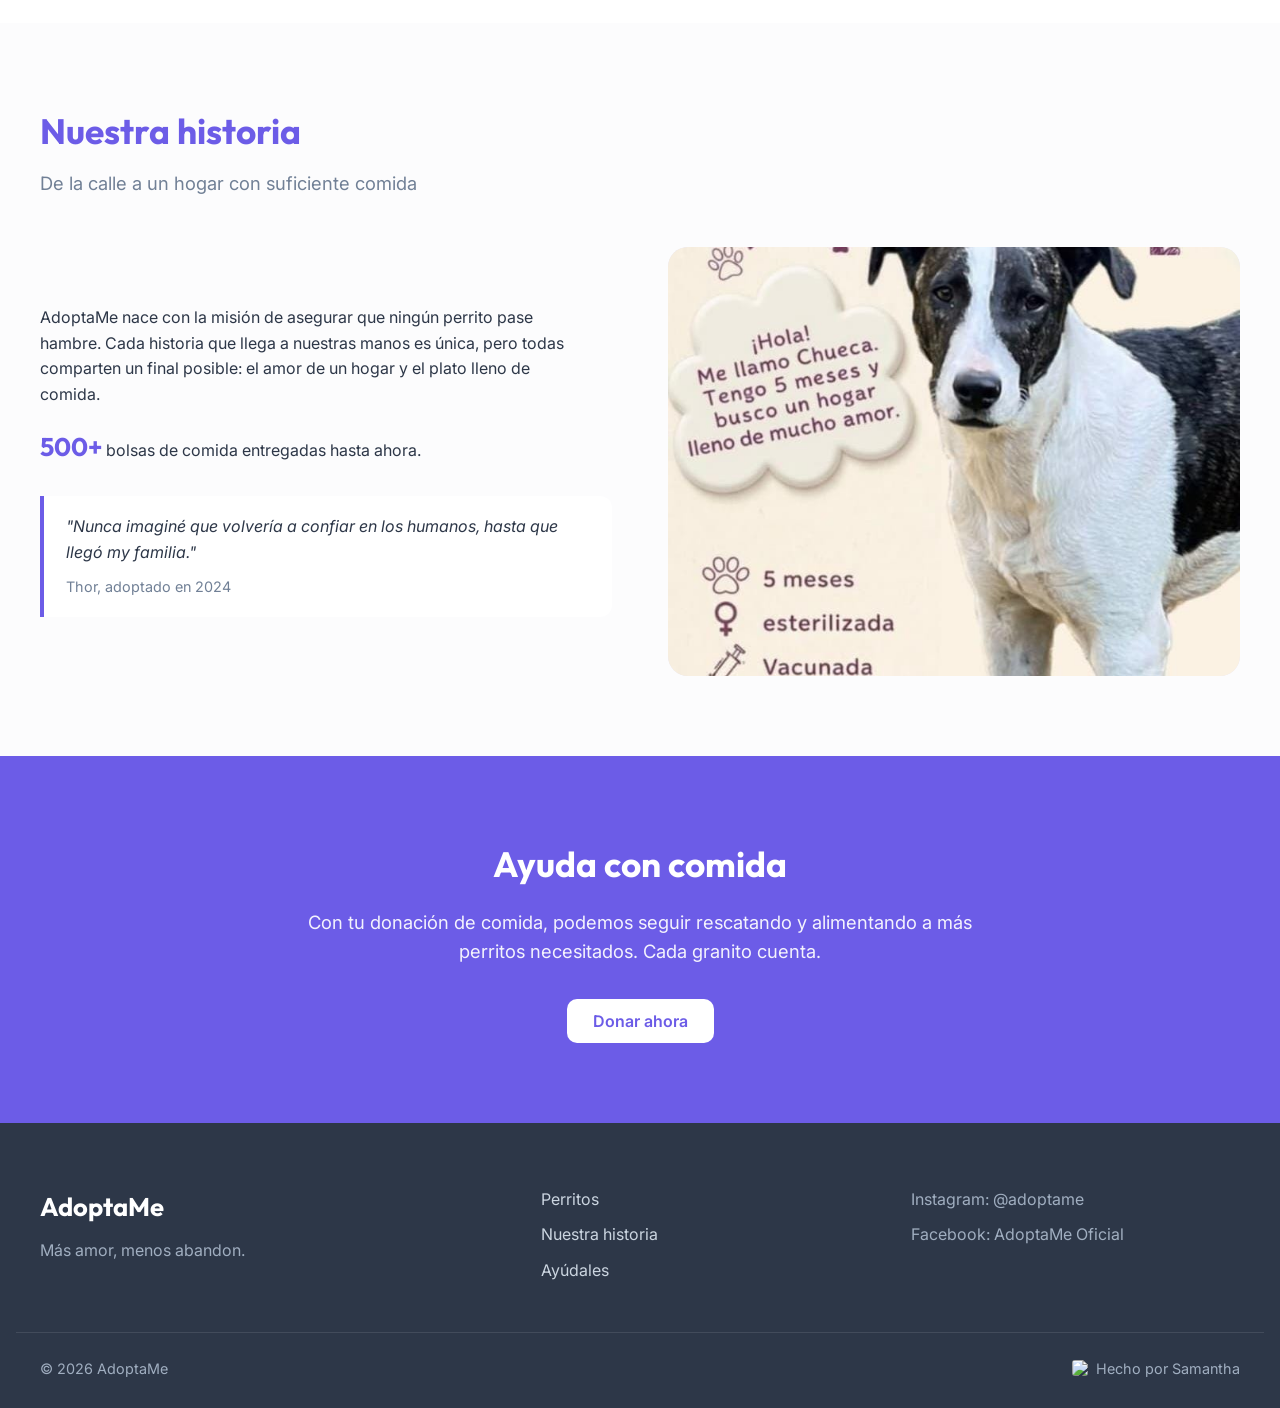
==== commit 13c24532: "feat: Button WSP" ====
--- a/index.html
+++ b/index.html
@@ -9,7 +9,6 @@
   <link rel="preconnect" href="https://fonts.googleapis.com">
   <link rel="preconnect" href="https://fonts.gstatic.com" crossorigin>
   <link href="https://fonts.googleapis.com/css2?family=Outfit:wght@500;600;700&family=Inter:wght@300;400;500;600&display=swap" rel="stylesheet">
-  <script src="index.js" defer></script>
 </head>
 <body>
 
@@ -108,7 +107,7 @@
     <section id="adopcion" class="section section-white">
       <div class="container">
         <div class="section-title">
-          <h2>Adopta un perrito</h2>
+          <h2>Adoptar un perrito</h2>
           <p>Encuentra a tu nuevo mejor amigo</p>
         </div>
         <div class="pets-grid">
@@ -164,7 +163,7 @@
             <p>AdoptaMe nace con la misión de asegurar que ningún perrito pase hambre. Cada historia que llega a nuestras manos es única, pero todas comparten un final posible: el amor de un hogar y el plato lleno de comida.</p>
             <p class="story-stat"><strong>500+</strong> bolsas de comida entregadas hasta ahora.</p>
             <blockquote>
-              <p>"Nunca imaginé que volvería a confiar en los humanos, hasta que llegó mi familia."</p>
+              <p>"Nunca imaginé que volvería a confiar en los humanos, hasta que llegó my familia."</p>
               <cite>Thor, adoptado en 2024</cite>
             </blockquote>
           </div>
@@ -187,12 +186,11 @@
 
   </main>
 
-  <!-- Footer -->
   <footer class="site-footer">
     <div class="container footer-grid">
       <div>
         <a class="footer-logo" href="#inicio">AdoptaMe</a>
-        <p class="footer-tag">Más amor, menos abandono.</p>
+        <p class="footer-tag">Más amor, menos abandon.</p>
       </div>
       <ul class="footer-links">
         <li><a href="#adopcion">Perritos</a></li>
@@ -208,37 +206,29 @@
       <p>&copy; 2026 AdoptaMe</p>
       <p class="footer-credit">
       <img class="footer-icon" src="https://res.cloudinary.com/dxuk9bogw/image/upload/v1785724960/ea44906b-6c83-445f-adb5-7d491513b167.png" alt="LeadUPN" width="16" height="16" loading="lazy" decoding="async">
-      Hecho por Samanthaaaaa Mariah
+      Hecho por Samantha
     </p>
     </div>
   </footer>
 
-  <!-- Detalle del perrito (se llena desde data.json) -->
-  <dialog class="pet-modal" id="petModal" aria-labelledby="petModalName">
-    <div class="pet-modal-body">
-      <button class="pet-modal-close" type="button" data-close aria-label="Cerrar detalle">
-        <svg viewBox="0 0 24 24" fill="none" stroke="currentColor" stroke-width="2" stroke-linecap="round" aria-hidden="true"><path d="M6 6l12 12M18 6L6 18"/></svg>
-      </button>
-      <div class="skeleton pet-modal-media">
-        <svg viewBox="0 0 24 24" fill="none" stroke="currentColor" stroke-width="1.5" stroke-linecap="round" stroke-linejoin="round" aria-hidden="true"><rect x="3" y="3" width="18" height="18" rx="3"/><circle cx="9" cy="9" r="1.8"/><path d="M21 16l-5-5-9 9"/></svg>
-        <img id="petModalImg" alt="">
-      </div>
-      <div class="pet-modal-info">
-        <h3 id="petModalName"></h3>
-        <p class="pet-modal-meta" id="petModalMeta"></p>
-        <p id="petModalDesc"></p>
-        <dl class="pet-modal-needs">
-          <div><dt>Comida</dt><dd id="petModalFood"></dd></div>
-          <div><dt>Vacunas</dt><dd id="petModalVax"></dd></div>
-          <div><dt>Esterilizado</dt><dd id="petModalSterile"></dd></div>
-        </dl>
-        <div class="pet-modal-actions">
-          <a class="btn btn-primary" href="https://www.instagram.com/adoptame/" target="_blank" rel="noopener">Solicitar adopción</a>
-          <a class="btn btn-ghost" id="petModalDonate" href="frames/cta/cta.html">Donar su comida</a>
-        </div>
-      </div>
-    </div>
-  </dialog>
+  <!-- Botón flotante de WhatsApp -->
+  <script>
+    // WhatsApp number from .env local development
+    window.WHATSAPP_PHONE = "51938735082";
+    
+    // Aplicar el número al botón después de cargar la página
+    document.addEventListener('DOMContentLoaded', function() {
+      var waBtn = document.querySelector('.whatsapp-float');
+      if (waBtn && window.WHATSAPP_PHONE) {
+        waBtn.href = 'https://wa.me/' + window.WHATSAPP_PHONE;
+      }
+    });
+  </script>
+
+  <!-- Botón flotante de WhatsApp -->
+  <a href="#" class="whatsapp-float" target="_blank" rel="noopener" aria-label="Nosotros en WhatsApp">
+    <img src="images/wsp.png" alt="WhatsApp" width="48" height="48" style="display:block;">
+  </a>
 
 </body>
 </html>
--- a/index.css
+++ b/index.css
@@ -80,13 +80,13 @@
 .section-white { background: #fff; }
 
 .section-title {
-  text-align: center;
+  text-align: left;
   margin-bottom: 48px;
   padding-bottom: 0;
   border-bottom: 0;
 }
-.section-title h2 { font-size: 2.2rem; margin-bottom: 10px; }
-.section-title p { color: var(--text-light); font-size: 1.1rem; max-width: 500px; margin: 0 auto; }
+.section-title h2 { font-size: 2.2rem; margin-bottom: 10px;  text-align: left}
+.section-title p { margin-left:  0;margin-right: 0}
 
 @media (prefers-reduced-motion: reduce) {
   html { scroll-behavior: auto; }
@@ -588,4 +588,5 @@
 }
 @media (max-width: 520px) {
   .donate-card { padding: 22px; }
-}+}.whatsapp-float { position: fixed; bottom: 24px; right: 24px; z-index: 1000; background: var(--primary-color); color: #fff; border-radius: 50%; width: 56px; height: 56px; display: grid; place-items: center; box-shadow: 0 4px 12px rgba(0,0,0,0.15); transition: transform 0.2s ease; } .whatsapp-float:hover { transform: scale(1.1); }
+.whatsapp-float { position: fixed; bottom: 24px; right: 24px; z-index: 1000; background: #fff; color: #fff; border-radius: 50%; width: 56px; height: 56px; display: grid; place-items: center; box-shadow: 0 4px 12px rgba(0,0,0,0.15); transition: transform 0.2s ease; } .whatsapp-float:hover { transform: scale(1.1); } .whatsapp-float img { border-radius: 50%; width: 32px; height: 32px; object-fit: cover; }
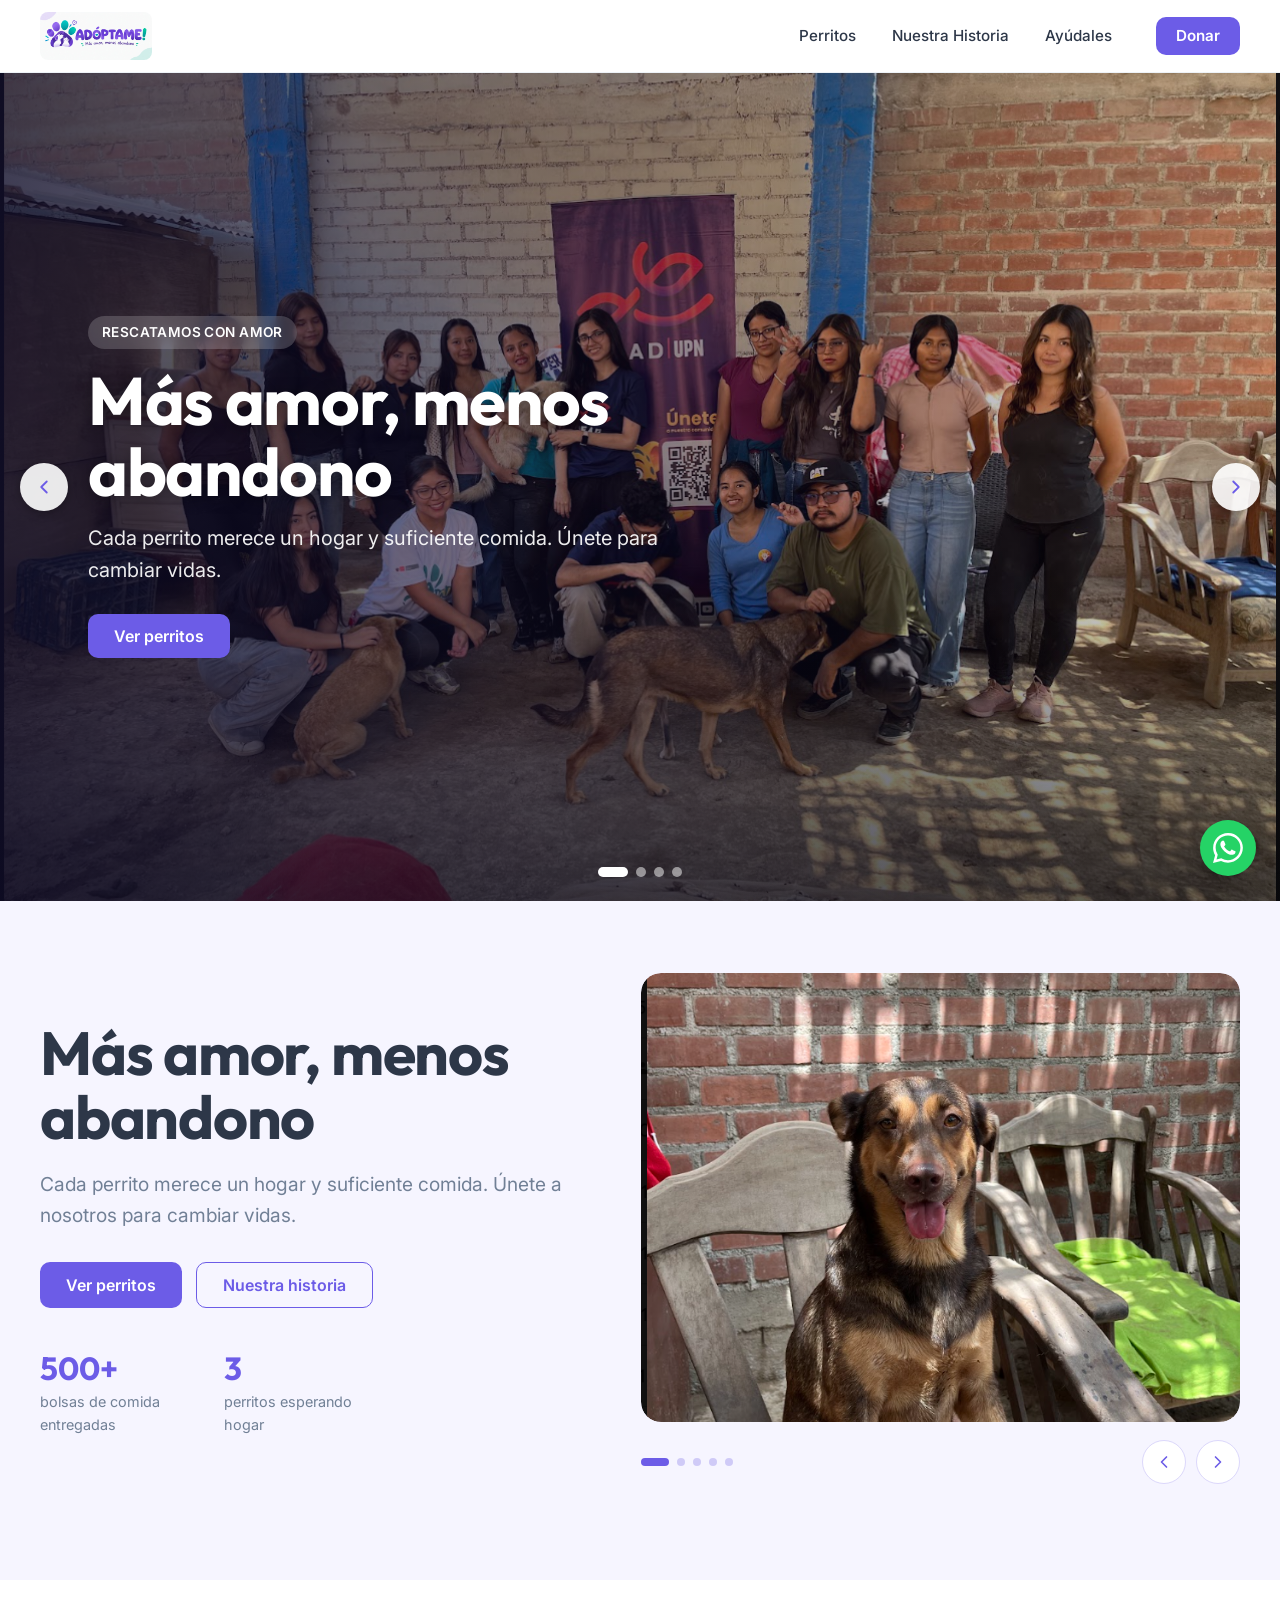
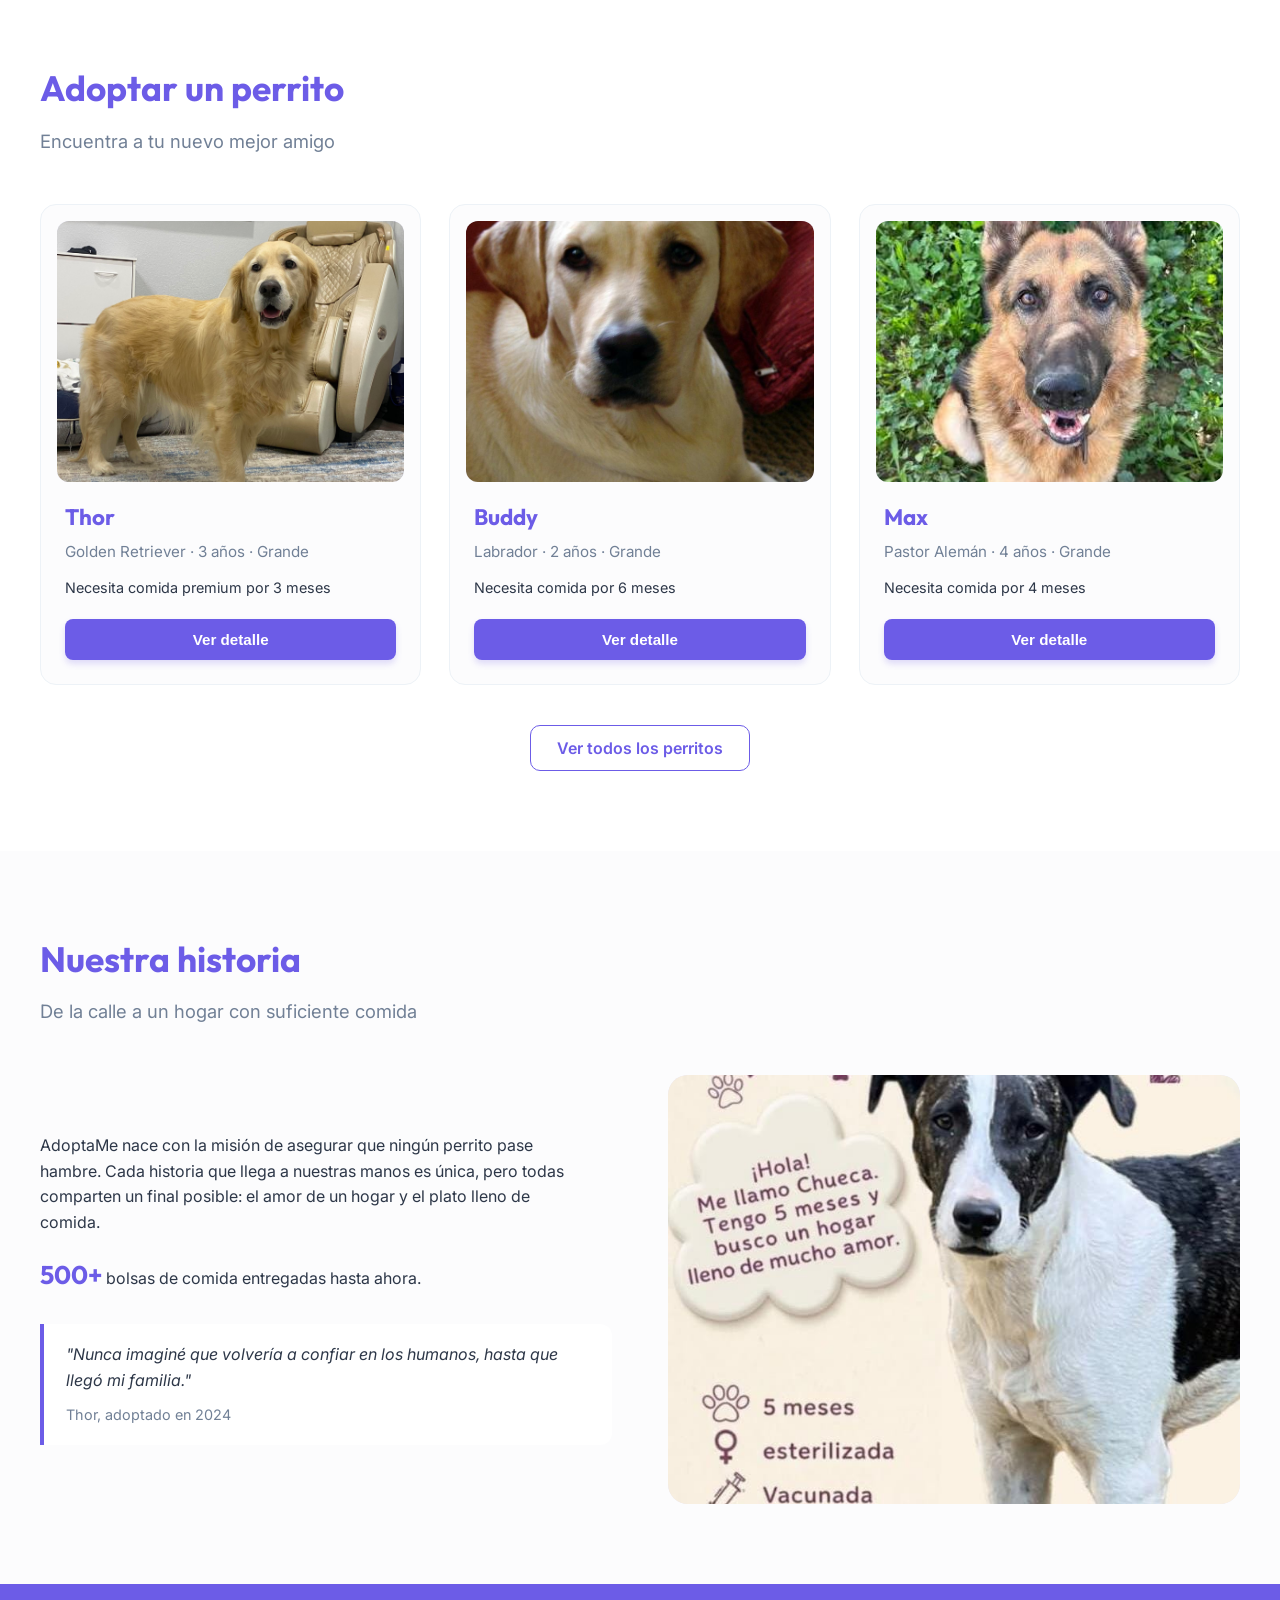
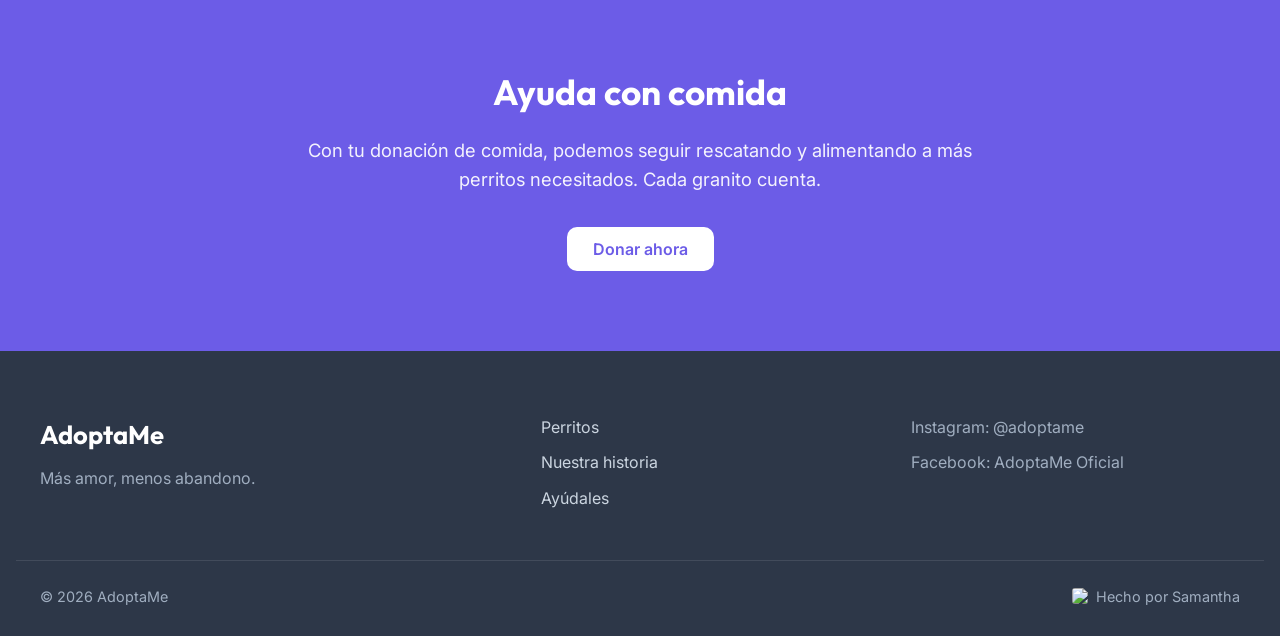
==== commit 4ebef047: "feat: carusek grande" ====
--- a/index.html
+++ b/index.html
@@ -34,6 +34,82 @@
     </div>
   </header>
 
+  <!-- Carrusel grande (pantalla completa bajo el navbar) -->
+  <section id="carrusel" class="carrusel-grande" aria-roledescription="carrusel" aria-label="Galería principal">
+    <div class="carrusel-grande-contenido">
+      <div class="carrusel-grande-track" tabindex="0">
+
+        <figure class="carrusel-grande-slide">
+          <div class="skeleton carrusel-grande-img">
+            <svg viewBox="0 0 24 24" fill="none" stroke="currentColor" stroke-width="1.5" stroke-linecap="round" stroke-linejoin="round" aria-hidden="true"><rect x="3" y="3" width="18" height="18" rx="3"/><circle cx="9" cy="9" r="1.8"/><path d="M21 16l-5-5-9 9"/></svg>
+            <img src="images/perritos4.png" alt="Más amor, menos abandono">
+          </div>
+          <figcaption class="carrusel-grande-caption">
+            <span class="carrusel-grande-tag">Rescatamos con amor</span>
+            <h2>Más amor, menos abandono</h2>
+            <p>Cada perrito merece un hogar y suficiente comida. Únete para cambiar vidas.</p>
+            <a class="btn btn-primary" href="frames/adopcion/adopcion.html">Ver perritos</a>
+          </figcaption>
+        </figure>
+
+        <figure class="carrusel-grande-slide">
+          <div class="skeleton carrusel-grande-img">
+            <svg viewBox="0 0 24 24" fill="none" stroke="currentColor" stroke-width="1.5" stroke-linecap="round" stroke-linejoin="round" aria-hidden="true"><rect x="3" y="3" width="18" height="18" rx="3"/><circle cx="9" cy="9" r="1.8"/><path d="M21 16l-5-5-9 9"/></svg>
+            <img src="images/perritos5.png" alt="Tu nuevo mejor amigo te espera">
+          </div>
+          <figcaption class="carrusel-grande-caption">
+            <span class="carrusel-grande-tag">Adopta</span>
+            <h2>Tu nuevo mejor amigo te espera</h2>
+            <p>Conoce a los perritos que sueñan con una familia como la tuya.</p>
+            <a class="btn btn-primary" href="#adopcion">Adoptar ahora</a>
+          </figcaption>
+        </figure>
+
+        <figure class="carrusel-grande-slide">
+          <div class="skeleton carrusel-grande-img">
+            <svg viewBox="0 0 24 24" fill="none" stroke="currentColor" stroke-width="1.5" stroke-linecap="round" stroke-linejoin="round" aria-hidden="true"><rect x="3" y="3" width="18" height="18" rx="3"/><circle cx="9" cy="9" r="1.8"/><path d="M21 16l-5-5-9 9"/></svg>
+            <img src="images/hero1.jpg" alt="Un plato lleno cambia una vida">
+          </div>
+          <figcaption class="carrusel-grande-caption">
+            <span class="carrusel-grande-tag">Dona comida</span>
+            <h2>Un plato lleno cambia una vida</h2>
+            <p>Con una bolsa de comida ayudas a que un perrito crezca sano y feliz.</p>
+            <a class="btn btn-primary" href="frames/cta/cta.html">Donar ahora</a>
+          </figcaption>
+        </figure>
+
+        <figure class="carrusel-grande-slide">
+          <div class="skeleton carrusel-grande-img">
+            <svg viewBox="0 0 24 24" fill="none" stroke="currentColor" stroke-width="1.5" stroke-linecap="round" stroke-linejoin="round" aria-hidden="true"><rect x="3" y="3" width="18" height="18" rx="3"/><circle cx="9" cy="9" r="1.8"/><path d="M21 16l-5-5-9 9"/></svg>
+            <img src="images/hero2.jpg" alt="De la calle a un hogar">
+          </div>
+          <figcaption class="carrusel-grande-caption">
+            <span class="carrusel-grande-tag">Nuestra historia</span>
+            <h2>De la calle a un hogar</h2>
+            <p>Más de 500 bolsas de comida entregadas y muchos finales felices.</p>
+            <a class="btn btn-primary" href="#historia">Conocer más</a>
+          </figcaption>
+        </figure>
+
+      </div>
+
+      <!-- Flechas a los costados -->
+      <div class="carrusel-grande-arrows">
+        <button class="carrusel-grande-btn" data-dir="-1" type="button" aria-label="Slide anterior">
+          <svg viewBox="0 0 24 24" fill="none" stroke="currentColor" stroke-width="2" stroke-linecap="round" stroke-linejoin="round" aria-hidden="true"><path d="M15 18l-6-6 6-6"/></svg>
+        </button>
+        <button class="carrusel-grande-btn" data-dir="1" type="button" aria-label="Slide siguiente">
+          <svg viewBox="0 0 24 24" fill="none" stroke="currentColor" stroke-width="2" stroke-linecap="round" stroke-linejoin="round" aria-hidden="true"><path d="M9 6l6 6-6 6"/></svg>
+        </button>
+      </div>
+
+      <!-- Puntos abajo -->
+      <div class="carrusel-grande-bar">
+        <div class="carrusel-grande-dots"></div>
+      </div>
+    </div>
+  </section>
+
   <!-- Hero con carrusel -->
   <section class="hero" id="inicio">
     <div class="container hero-grid">
@@ -54,36 +130,36 @@
       <!-- Carrusel: el skeleton solo se ve mientras carga la imagen o si falla -->
       <div class="carousel" aria-roledescription="carrusel" aria-label="Galería de perritos">
         <div class="carousel-track" tabindex="0">
-        <figure class="carousel-slide">
-          <div class="skeleton">
-            <svg viewBox="0 0 24 24" fill="none" stroke="currentColor" stroke-width="1.5" stroke-linecap="round" stroke-linejoin="round" aria-hidden="true"><rect x="3" y="3" width="18" height="18" rx="3"/><circle cx="9" cy="9" r="1.8"/><path d="M21 16l-5-5-9 9"/></svg>
-            <img src="images/perritos1.png" alt="Thor, Golden Retriever">
-          </div>
-        </figure>
-        <figure class="carousel-slide">
-          <div class="skeleton">
-            <svg viewBox="0 0 24 24" fill="none" stroke="currentColor" stroke-width="1.5" stroke-linecap="round" stroke-linejoin="round" aria-hidden="true"><rect x="3" y="3" width="18" height="18" rx="3"/><circle cx="9" cy="9" r="1.8"/><path d="M21 16l-5-5-9 9"/></svg>
-            <img src="images/hero3.webp" alt="Thor, Golden Retriever">
-          </div>
-        </figure>
-        <figure class="carousel-slide">
-          <div class="skeleton">
-            <svg viewBox="0 0 24 24" fill="none" stroke="currentColor" stroke-width="1.5" stroke-linecap="round" stroke-linejoin="round" aria-hidden="true"><rect x="3" y="3" width="18" height="18" rx="3"/><circle cx="9" cy="9" r="1.8"/><path d="M21 16l-5-5-9 9"/></svg>
-            <img src="images/hero0.jpg" alt="Thor, Golden Retriever">
-          </div>
-        </figure>
-        <figure class="carousel-slide">
-          <div class="skeleton">
-            <svg viewBox="0 0 24 24" fill="none" stroke="currentColor" stroke-width="1.5" stroke-linecap="round" stroke-linejoin="round" aria-hidden="true"><rect x="3" y="3" width="18" height="18" rx="3"/><circle cx="9" cy="9" r="1.8"/><path d="M21 16l-5-5-9 9"/></svg>
-            <img src="images/perritos0.png" alt="Buddy, Labrador">
-          </div>
-        </figure>
-        <figure class="carousel-slide">
-          <div class="skeleton">
-            <svg viewBox="0 0 24 24" fill="none" stroke="currentColor" stroke-width="1.5" stroke-linecap="round" stroke-linejoin="round" aria-hidden="true"><rect x="3" y="3" width="18" height="18" rx="3"/><circle cx="9" cy="9" r="1.8"/><path d="M21 16l-5-5-9 9"/></svg>
-            <img src="images/max.jpg" alt="Max, Pastor Alemán">
-          </div>
-        </figure>
+          <figure class="carousel-slide">
+            <div class="skeleton">
+              <svg viewBox="0 0 24 24" fill="none" stroke="currentColor" stroke-width="1.5" stroke-linecap="round" stroke-linejoin="round" aria-hidden="true"><rect x="3" y="3" width="18" height="18" rx="3"/><circle cx="9" cy="9" r="1.8"/><path d="M21 16l-5-5-9 9"/></svg>
+              <img src="images/perritos1.png" alt="Thor, Golden Retriever">
+            </div>
+          </figure>
+          <figure class="carousel-slide">
+            <div class="skeleton">
+              <svg viewBox="0 0 24 24" fill="none" stroke="currentColor" stroke-width="1.5" stroke-linecap="round" stroke-linejoin="round" aria-hidden="true"><rect x="3" y="3" width="18" height="18" rx="3"/><circle cx="9" cy="9" r="1.8"/><path d="M21 16l-5-5-9 9"/></svg>
+              <img src="images/hero3.webp" alt="Thor, Golden Retriever">
+            </div>
+          </figure>
+          <figure class="carousel-slide">
+            <div class="skeleton">
+              <svg viewBox="0 0 24 24" fill="none" stroke="currentColor" stroke-width="1.5" stroke-linecap="round" stroke-linejoin="round" aria-hidden="true"><rect x="3" y="3" width="18" height="18" rx="3"/><circle cx="9" cy="9" r="1.8"/><path d="M21 16l-5-5-9 9"/></svg>
+              <img src="images/hero0.jpg" alt="Thor, Golden Retriever">
+            </div>
+          </figure>
+          <figure class="carousel-slide">
+            <div class="skeleton">
+              <svg viewBox="0 0 24 24" fill="none" stroke="currentColor" stroke-width="1.5" stroke-linecap="round" stroke-linejoin="round" aria-hidden="true"><rect x="3" y="3" width="18" height="18" rx="3"/><circle cx="9" cy="9" r="1.8"/><path d="M21 16l-5-5-9 9"/></svg>
+              <img src="images/perritos0.png" alt="Buddy, Labrador">
+            </div>
+          </figure>
+          <figure class="carousel-slide">
+            <div class="skeleton">
+              <svg viewBox="0 0 24 24" fill="none" stroke="currentColor" stroke-width="1.5" stroke-linecap="round" stroke-linejoin="round" aria-hidden="true"><rect x="3" y="3" width="18" height="18" rx="3"/><circle cx="9" cy="9" r="1.8"/><path d="M21 16l-5-5-9 9"/></svg>
+              <img src="images/max.jpg" alt="Max, Pastor Alemán">
+            </div>
+          </figure>
         </div>
         <div class="carousel-bar">
           <div class="carousel-dots"></div>
@@ -113,34 +189,31 @@
         <div class="pets-grid">
           <article class="pet-card">
             <div class="skeleton pet-photo">
-            <svg viewBox="0 0 24 24" fill="none" stroke="currentColor" stroke-width="1.5" stroke-linecap="round" stroke-linejoin="round" aria-hidden="true"><rect x="3" y="3" width="18" height="18" rx="3"/><circle cx="9" cy="9" r="1.8"/><path d="M21 16l-5-5-9 9"/></svg>
-            <img src="images/thor.jpg" alt="Thor">
-          </div>
+              <svg viewBox="0 0 24 24" fill="none" stroke="currentColor" stroke-width="1.5" stroke-linecap="round" stroke-linejoin="round" aria-hidden="true"><rect x="3" y="3" width="18" height="18" rx="3"/><circle cx="9" cy="9" r="1.8"/><path d="M21 16l-5-5-9 9"/></svg>
+              <img src="images/thor.jpg" alt="Thor">
+            </div>
             <h3>Thor</h3>
             <p class="pet-meta">Golden Retriever &middot; 3 años &middot; Grande</p>
             <p class="pet-need">Necesita comida premium por 3 meses</p>
             <button class="pet-detail-btn" type="button" data-id="1">Ver detalle</button>
           </article>
 
-
           <article class="pet-card">
             <div class="skeleton pet-photo">
-            <svg viewBox="0 0 24 24" fill="none" stroke="currentColor" stroke-width="1.5" stroke-linecap="round" stroke-linejoin="round" aria-hidden="true"><rect x="3" y="3" width="18" height="18" rx="3"/><circle cx="9" cy="9" r="1.8"/><path d="M21 16l-5-5-9 9"/></svg>
-            <img src="images/buddy.jpg" alt="Buddy">
-          </div>
+              <svg viewBox="0 0 24 24" fill="none" stroke="currentColor" stroke-width="1.5" stroke-linecap="round" stroke-linejoin="round" aria-hidden="true"><rect x="3" y="3" width="18" height="18" rx="3"/><circle cx="9" cy="9" r="1.8"/><path d="M21 16l-5-5-9 9"/></svg>
+              <img src="images/buddy.jpg" alt="Buddy">
+            </div>
             <h3>Buddy</h3>
             <p class="pet-meta">Labrador &middot; 2 años &middot; Grande</p>
             <p class="pet-need">Necesita comida por 6 meses</p>
             <button class="pet-detail-btn" type="button" data-id="2">Ver detalle</button>
           </article>
 
-
-          
           <article class="pet-card">
             <div class="skeleton pet-photo">
-            <svg viewBox="0 0 24 24" fill="none" stroke="currentColor" stroke-width="1.5" stroke-linecap="round" stroke-linejoin="round" aria-hidden="true"><rect x="3" y="3" width="18" height="18" rx="3"/><circle cx="9" cy="9" r="1.8"/><path d="M21 16l-5-5-9 9"/></svg>
-            <img src="images/max.jpg" alt="Max">
-          </div>
+              <svg viewBox="0 0 24 24" fill="none" stroke="currentColor" stroke-width="1.5" stroke-linecap="round" stroke-linejoin="round" aria-hidden="true"><rect x="3" y="3" width="18" height="18" rx="3"/><circle cx="9" cy="9" r="1.8"/><path d="M21 16l-5-5-9 9"/></svg>
+              <img src="images/max.jpg" alt="Max">
+            </div>
             <h3>Max</h3>
             <p class="pet-meta">Pastor Alemán &middot; 4 años &middot; Grande</p>
             <p class="pet-need">Necesita comida por 4 meses</p>
@@ -163,7 +236,7 @@
             <p>AdoptaMe nace con la misión de asegurar que ningún perrito pase hambre. Cada historia que llega a nuestras manos es única, pero todas comparten un final posible: el amor de un hogar y el plato lleno de comida.</p>
             <p class="story-stat"><strong>500+</strong> bolsas de comida entregadas hasta ahora.</p>
             <blockquote>
-              <p>"Nunca imaginé que volvería a confiar en los humanos, hasta que llegó my familia."</p>
+              <p>"Nunca imaginé que volvería a confiar en los humanos, hasta que llegó mi familia."</p>
               <cite>Thor, adoptado en 2024</cite>
             </blockquote>
           </div>
@@ -186,11 +259,12 @@
 
   </main>
 
+  <!-- Footer -->
   <footer class="site-footer">
     <div class="container footer-grid">
       <div>
         <a class="footer-logo" href="#inicio">AdoptaMe</a>
-        <p class="footer-tag">Más amor, menos abandon.</p>
+        <p class="footer-tag">Más amor, menos abandono.</p>
       </div>
       <ul class="footer-links">
         <li><a href="#adopcion">Perritos</a></li>
@@ -205,30 +279,44 @@
     <div class="container footer-bottom">
       <p>&copy; 2026 AdoptaMe</p>
       <p class="footer-credit">
-      <img class="footer-icon" src="https://res.cloudinary.com/dxuk9bogw/image/upload/v1785724960/ea44906b-6c83-445f-adb5-7d491513b167.png" alt="LeadUPN" width="16" height="16" loading="lazy" decoding="async">
-      Hecho por Samantha
-    </p>
+        <img class="footer-icon" src="https://res.cloudinary.com/dxuk9bogw/image/upload/v1785724960/ea44906b-6c83-445f-adb5-7d491513b167.png" alt="LeadUPN" width="16" height="16" loading="lazy" decoding="async">
+        Hecho por Samantha
+      </p>
     </div>
   </footer>
 
   <!-- Botón flotante de WhatsApp -->
-  <script>
-    // WhatsApp number from .env local development
-    window.WHATSAPP_PHONE = "51938735082";
-    
-    // Aplicar el número al botón después de cargar la página
-    document.addEventListener('DOMContentLoaded', function() {
-      var waBtn = document.querySelector('.whatsapp-float');
-      if (waBtn && window.WHATSAPP_PHONE) {
-        waBtn.href = 'https://wa.me/' + window.WHATSAPP_PHONE;
-      }
-    });
-  </script>
-
-  <!-- Botón flotante de WhatsApp -->
-  <a href="#" class="whatsapp-float" target="_blank" rel="noopener" aria-label="Nosotros en WhatsApp">
-    <img src="images/wsp.png" alt="WhatsApp" width="48" height="48" style="display:block;">
+  <a href="https://wa.me/51938735082" class="whatsapp-float" target="_blank" rel="noopener" aria-label="Escríbenos por WhatsApp">
+    <svg viewBox="0 0 24 24" fill="currentColor" aria-hidden="true"><path d="M20.5 3.5A11.9 11.9 0 0 0 12 0C5.4 0 .1 5.3.1 11.9c0 2.1.6 4.1 1.6 5.9L0 24l6.4-1.7a12 12 0 0 0 5.6 1.4c6.6 0 11.9-5.3 11.9-11.9 0-3.2-1.2-6.2-3.4-8.3zM12 21.7a9.900 9.900 0 0 1-5-1.4l-.4-.2-3.800 1 1-3.700-.2-.4a9.900 9.900 0 0 1-1.500-5.200c0-5.500 4.400-9.900 9.900-9.900 2.600 0 5.100 1 7 2.900a9.800 9.800 0 0 1 2.900 7c0 5.500-4.500 9.900-9.900 9.900zm5.400-7.400c-.3-.1-1.800-.9-2-1-.3-.1-.5-.1-.7.1l-.9 1.100c-.2.200-.3.200-.6.100-1.800-.9-3-1.600-4.200-3.600-.3-.5.300-.5.900-1.600.1-.2 0-.4 0-.5l-.9-2.200c-.2-.6-.5-.5-.7-.5h-.6c-.2 0-.5.100-.8.400-.3.300-1 1-1 2.500s1.100 2.900 1.200 3.100c.1.200 2.100 3.200 5.100 4.500 1.900.8 2.600.9 3.600.7.600-.1 1.800-.7 2-1.400.3-.7.300-1.300.2-1.400-.1-.1-.3-.2-.6-.3z"/></svg>
   </a>
 
+  <!-- Detalle del perrito (se llena desde data.json) -->
+  <dialog class="pet-modal" id="petModal" aria-labelledby="petModalName">
+    <div class="pet-modal-body">
+      <button class="pet-modal-close" type="button" data-close aria-label="Cerrar detalle">
+        <svg viewBox="0 0 24 24" fill="none" stroke="currentColor" stroke-width="2" stroke-linecap="round" aria-hidden="true"><path d="M6 6l12 12M18 6L6 18"/></svg>
+      </button>
+      <div class="skeleton pet-modal-media">
+        <svg viewBox="0 0 24 24" fill="none" stroke="currentColor" stroke-width="1.5" stroke-linecap="round" stroke-linejoin="round" aria-hidden="true"><rect x="3" y="3" width="18" height="18" rx="3"/><circle cx="9" cy="9" r="1.8"/><path d="M21 16l-5-5-9 9"/></svg>
+        <img id="petModalImg" alt="">
+      </div>
+      <div class="pet-modal-info">
+        <h3 id="petModalName"></h3>
+        <p class="pet-modal-meta" id="petModalMeta"></p>
+        <p id="petModalDesc"></p>
+        <dl class="pet-modal-needs">
+          <div><dt>Comida</dt><dd id="petModalFood"></dd></div>
+          <div><dt>Vacunas</dt><dd id="petModalVax"></dd></div>
+          <div><dt>Esterilizado</dt><dd id="petModalSterile"></dd></div>
+        </dl>
+        <div class="pet-modal-actions">
+          <a class="btn btn-primary" href="https://www.instagram.com/adoptame/" target="_blank" rel="noopener">Solicitar adopción</a>
+          <a class="btn btn-ghost" id="petModalDonate" href="frames/cta/cta.html">Donar su comida</a>
+        </div>
+      </div>
+    </div>
+  </dialog>
+
+  <script src="index.js"></script>
 </body>
 </html>
--- a/index.css
+++ b/index.css
@@ -1,8 +1,9 @@
 /* ========================================
    ADOPTAME - index.css
    Todos los estilos de la página, por secciones:
-   base, navbar, hero + carrusel, adopción, historia,
-   donar y footer. Las variables vienen de styles/globals.css
+   base, navbar, carrusel grande, hero + carrusel, adopción,
+   historia, donar, footer, modal, páginas internas y WhatsApp.
+   Las variables vienen de styles/globals.css
    ======================================== */
 
 html { scroll-behavior: smooth; }
@@ -85,8 +86,8 @@
   padding-bottom: 0;
   border-bottom: 0;
 }
-.section-title h2 { font-size: 2.2rem; margin-bottom: 10px;  text-align: left}
-.section-title p { margin-left:  0;margin-right: 0}
+.section-title h2 { font-size: 2.2rem; margin-bottom: 10px; text-align: left; }
+.section-title p { margin-left: 0; margin-right: 0; }
 
 @media (prefers-reduced-motion: reduce) {
   html { scroll-behavior: auto; }
@@ -174,6 +175,182 @@
   .nav-menu .btn { width: 100%; }
 }
 
+/* Componente: carrusel grande (pantalla completa bajo el navbar) */
+
+.carrusel-grande {
+  width: 100%;
+  height: calc(100vh - 72px);
+  height: calc(100svh - 72px);
+  min-height: 420px;
+  padding: 0;
+  margin: 0;
+}
+
+.carrusel-grande-contenido {
+  position: relative;
+  width: 100%;
+  height: 100%;
+}
+
+.carrusel-grande-track {
+  display: flex;
+  width: 100%;
+  height: 100%;
+  overflow-x: auto;
+  scroll-snap-type: x mandatory;
+  scroll-behavior: smooth;
+  scrollbar-width: none;
+}
+.carrusel-grande-track::-webkit-scrollbar { display: none; }
+.carrusel-grande-track:focus-visible { outline: 2px solid #fff; outline-offset: -4px; }
+
+.carrusel-grande-slide {
+  position: relative;
+  flex: 0 0 100%;
+  height: 100%;
+  margin: 0;
+  scroll-snap-align: start;
+}
+
+/* Anula el aspect-ratio 4/3 y las esquinas redondas del .skeleton */
+.carrusel-grande-img {
+  width: 100%;
+  height: 100%;
+  aspect-ratio: auto;
+  border-radius: 0;
+}
+.carrusel-grande-img > img {
+  width: 100%;
+  height: 100%;
+  object-fit: cover;
+}
+
+/* Difuminado oscuro sobre la imagen */
+.carrusel-grande-slide::before {
+  content: "";
+  position: absolute;
+  inset: 0;
+  z-index: 2;
+  pointer-events: none;
+  background:
+    linear-gradient(90deg, rgba(15, 12, 40, 0.80) 0%, rgba(15, 12, 40, 0.45) 50%, rgba(15, 12, 40, 0.10) 100%),
+    linear-gradient(to top, rgba(0, 0, 0, 0.55) 0%, transparent 40%);
+}
+
+/* Textos de cada imagen */
+.carrusel-grande-caption {
+  position: absolute;
+  inset: 0;
+  z-index: 3;
+  display: flex;
+  flex-direction: column;
+  align-items: flex-start;
+  justify-content: center;
+  padding: 0 88px;
+  padding-left: max(88px, calc((100% - 1200px) / 2 + 24px));
+  color: #fff;
+}
+
+.carrusel-grande-tag {
+  display: inline-block;
+  margin-bottom: 16px;
+  padding: 6px 14px;
+  border-radius: 999px;
+  background: rgba(255, 255, 255, 0.18);
+  backdrop-filter: blur(6px);
+  font-size: 0.85rem;
+  font-weight: 600;
+  letter-spacing: 0.03em;
+  text-transform: uppercase;
+}
+
+.carrusel-grande-caption h2 {
+  max-width: 14ch;
+  margin: 0 0 16px;
+  color: #fff;
+  font-size: clamp(2.2rem, 5.5vw, 4.2rem);
+  line-height: 1.05;
+  letter-spacing: -0.02em;
+  text-shadow: 0 2px 16px rgba(0, 0, 0, 0.35);
+}
+
+.carrusel-grande-caption p {
+  max-width: 46ch;
+  margin: 0 0 28px;
+  font-size: clamp(1rem, 1.6vw, 1.25rem);
+  color: rgba(255, 255, 255, 0.92);
+}
+
+/* Flechas a los costados */
+.carrusel-grande-arrows {
+  position: absolute;
+  inset: 0;
+  z-index: 4;
+  display: flex;
+  align-items: center;
+  justify-content: space-between;
+  padding: 0 20px;
+  pointer-events: none;
+}
+
+.carrusel-grande-btn {
+  display: grid;
+  place-items: center;
+  width: 48px;
+  height: 48px;
+  padding: 0;
+  border: 0;
+  border-radius: 50%;
+  background: rgba(255, 255, 255, 0.9);
+  color: var(--primary-color);
+  box-shadow: 0 2px 10px rgba(0, 0, 0, 0.3);
+  pointer-events: auto;
+}
+.carrusel-grande-btn:hover {
+  background: var(--primary-color);
+  color: #fff;
+  transform: none;
+  box-shadow: 0 2px 10px rgba(0, 0, 0, 0.3);
+}
+.carrusel-grande-btn svg { width: 22px; height: 22px; }
+
+/* Puntos */
+.carrusel-grande-bar {
+  position: absolute;
+  left: 0;
+  right: 0;
+  bottom: 0;
+  z-index: 4;
+  display: flex;
+  justify-content: center;
+  padding: 24px;
+}
+.carrusel-grande-dots { display: flex; gap: 8px; }
+.carrusel-grande-dot {
+  width: 10px;
+  height: 10px;
+  padding: 0;
+  border-radius: 999px;
+  background: rgba(255, 255, 255, 0.5);
+  box-shadow: none;
+  transition: width 0.25s ease, background 0.25s ease;
+}
+.carrusel-grande-dot:hover { background: #fff; transform: none; box-shadow: none; }
+.carrusel-grande-dot[aria-current="true"] { width: 30px; background: #fff; }
+
+.carrusel-grande-btn:focus-visible,
+.carrusel-grande-dot:focus-visible { outline: 2px solid #fff; outline-offset: 3px; }
+
+@media (max-width: 640px) {
+  .carrusel-grande-caption { padding: 0 24px 24px; justify-content: flex-end; }
+  .carrusel-grande-btn { width: 40px; height: 40px; }
+  .carrusel-grande-arrows { padding: 0 10px; }
+  .carrusel-grande-bar { padding: 14px; }
+}
+@media (prefers-reduced-motion: reduce) {
+  .carrusel-grande-track { scroll-behavior: auto; }
+}
+
 /* Componente: hero + carrusel */
 
 .hero {
@@ -588,5 +765,37 @@
 }
 @media (max-width: 520px) {
   .donate-card { padding: 22px; }
-}.whatsapp-float { position: fixed; bottom: 24px; right: 24px; z-index: 1000; background: var(--primary-color); color: #fff; border-radius: 50%; width: 56px; height: 56px; display: grid; place-items: center; box-shadow: 0 4px 12px rgba(0,0,0,0.15); transition: transform 0.2s ease; } .whatsapp-float:hover { transform: scale(1.1); }
-.whatsapp-float { position: fixed; bottom: 24px; right: 24px; z-index: 1000; background: #fff; color: #fff; border-radius: 50%; width: 56px; height: 56px; display: grid; place-items: center; box-shadow: 0 4px 12px rgba(0,0,0,0.15); transition: transform 0.2s ease; } .whatsapp-float:hover { transform: scale(1.1); } .whatsapp-float img { border-radius: 50%; width: 32px; height: 32px; object-fit: cover; }
+}
+
+/* ========================================
+   BOTÓN FLOTANTE DE WHATSAPP
+   ======================================== */
+
+a.whatsapp-float {
+  position: fixed;
+  bottom: 24px;
+  right: 24px;
+  z-index: 1000;
+  display: grid;
+  place-items: center;
+  width: 56px;
+  height: 56px;
+  border-radius: 50%;
+  background: #25d366;
+  color: #fff;
+  box-shadow: 0 4px 12px rgba(0, 0, 0, 0.25);
+  transition: transform 0.2s ease, background-color 0.2s ease;
+}
+
+a.whatsapp-float:hover {
+  background: #1ebe5a;
+  color: #fff;
+  transform: scale(1.1);
+}
+
+a.whatsapp-float svg {
+  display: block;
+  width: 30px;
+  height: 30px;
+  fill: #fff;
+}
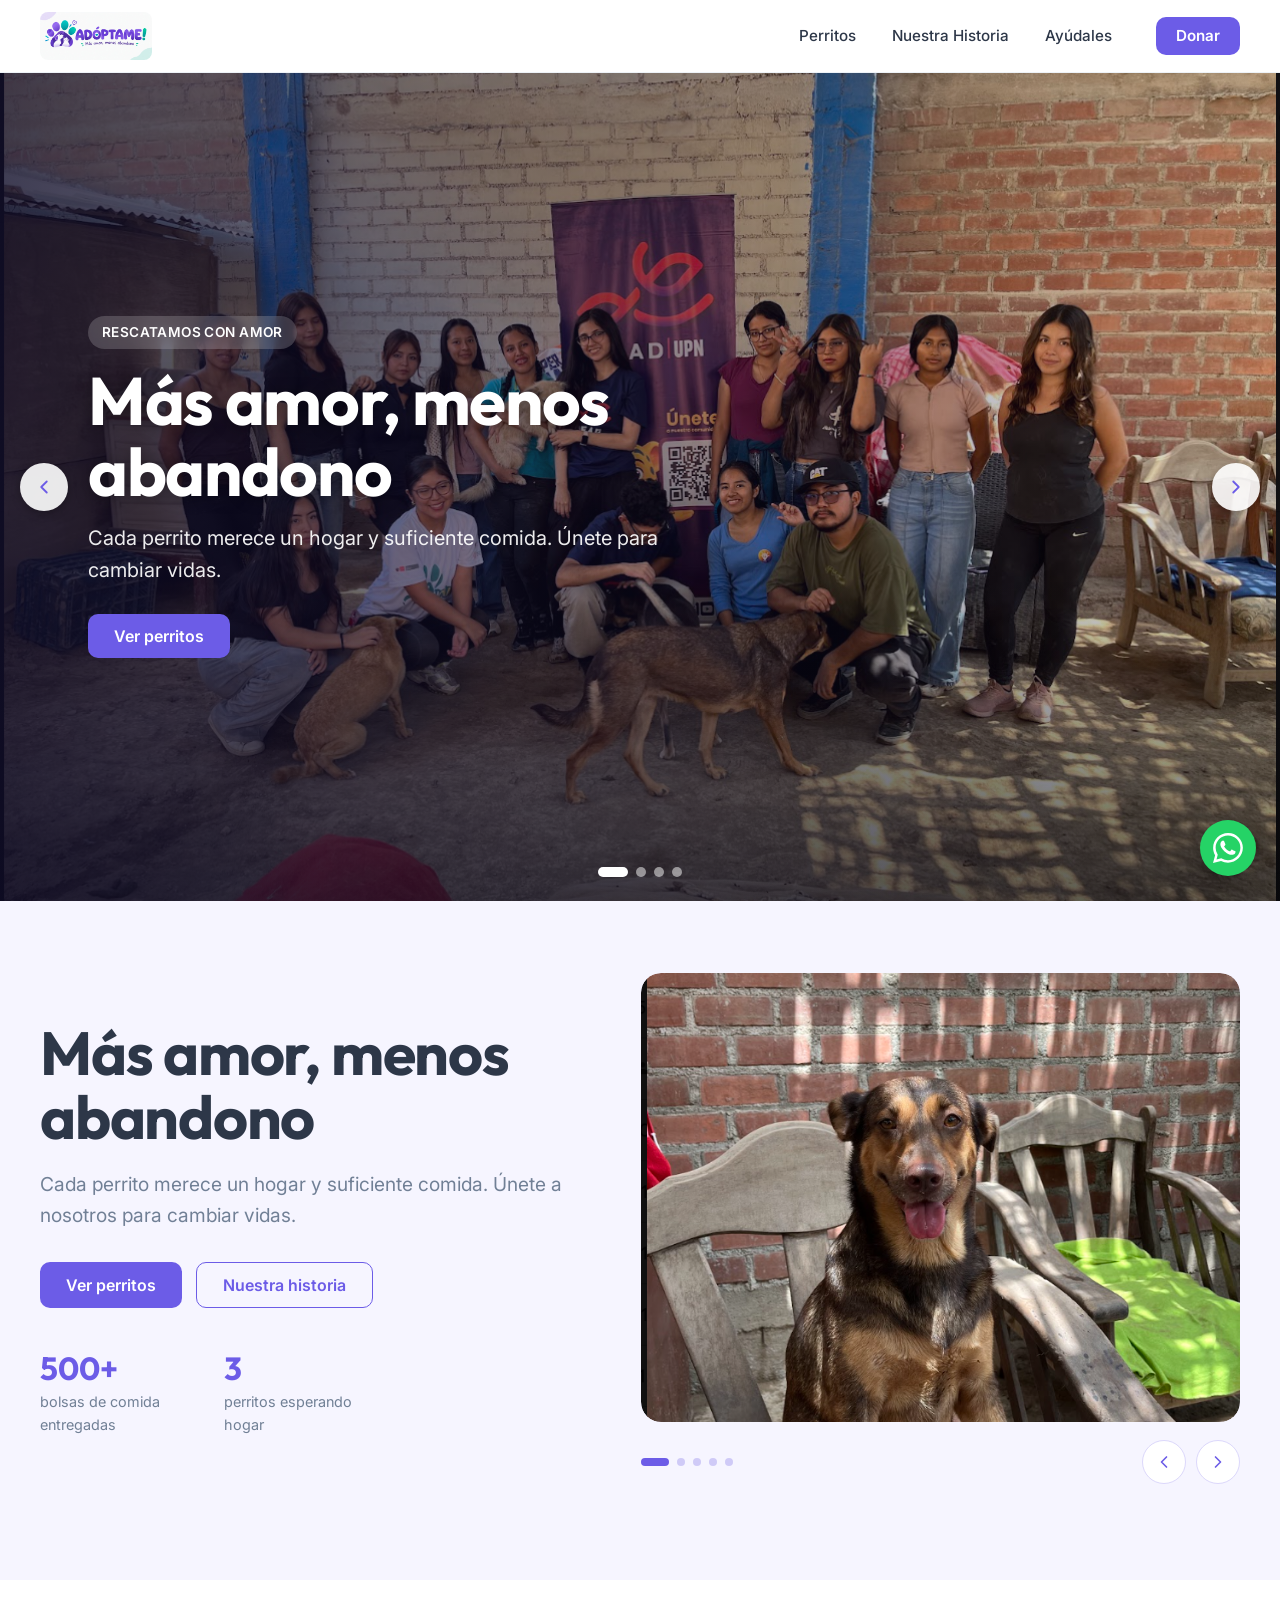
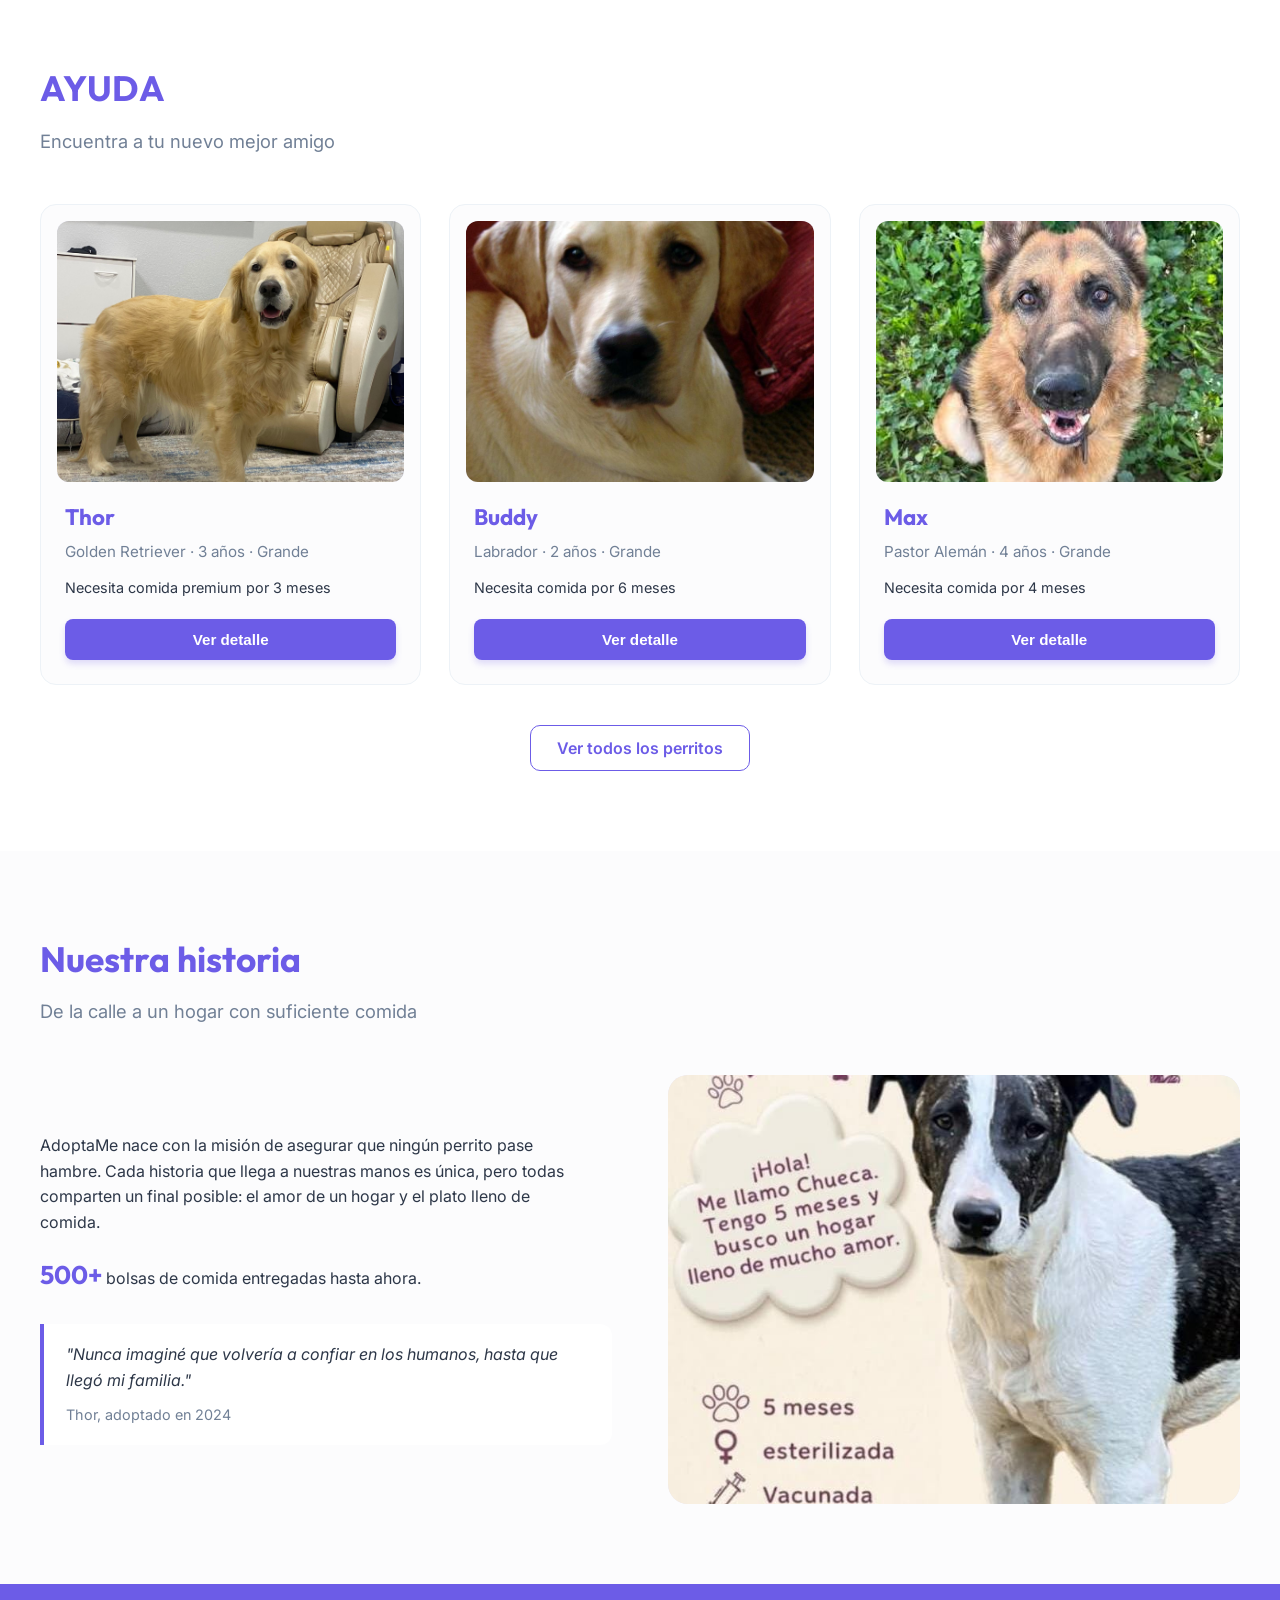
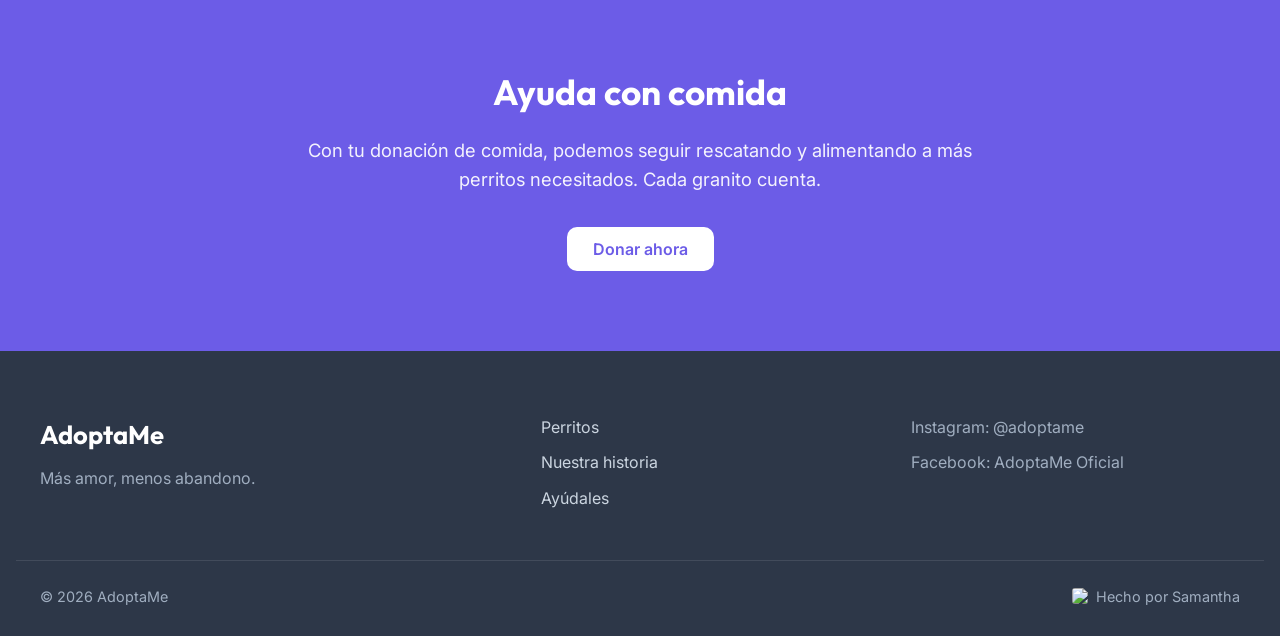
==== commit 5e29781d: "SAMI TRABAJO" ====
--- a/index.html
+++ b/index.html
@@ -183,7 +183,8 @@
     <section id="adopcion" class="section section-white">
       <div class="container">
         <div class="section-title">
-          <h2>Adoptar un perrito</h2>
+          <h2>AYUDA
+          </h2>
           <p>Encuentra a tu nuevo mejor amigo</p>
         </div>
         <div class="pets-grid">
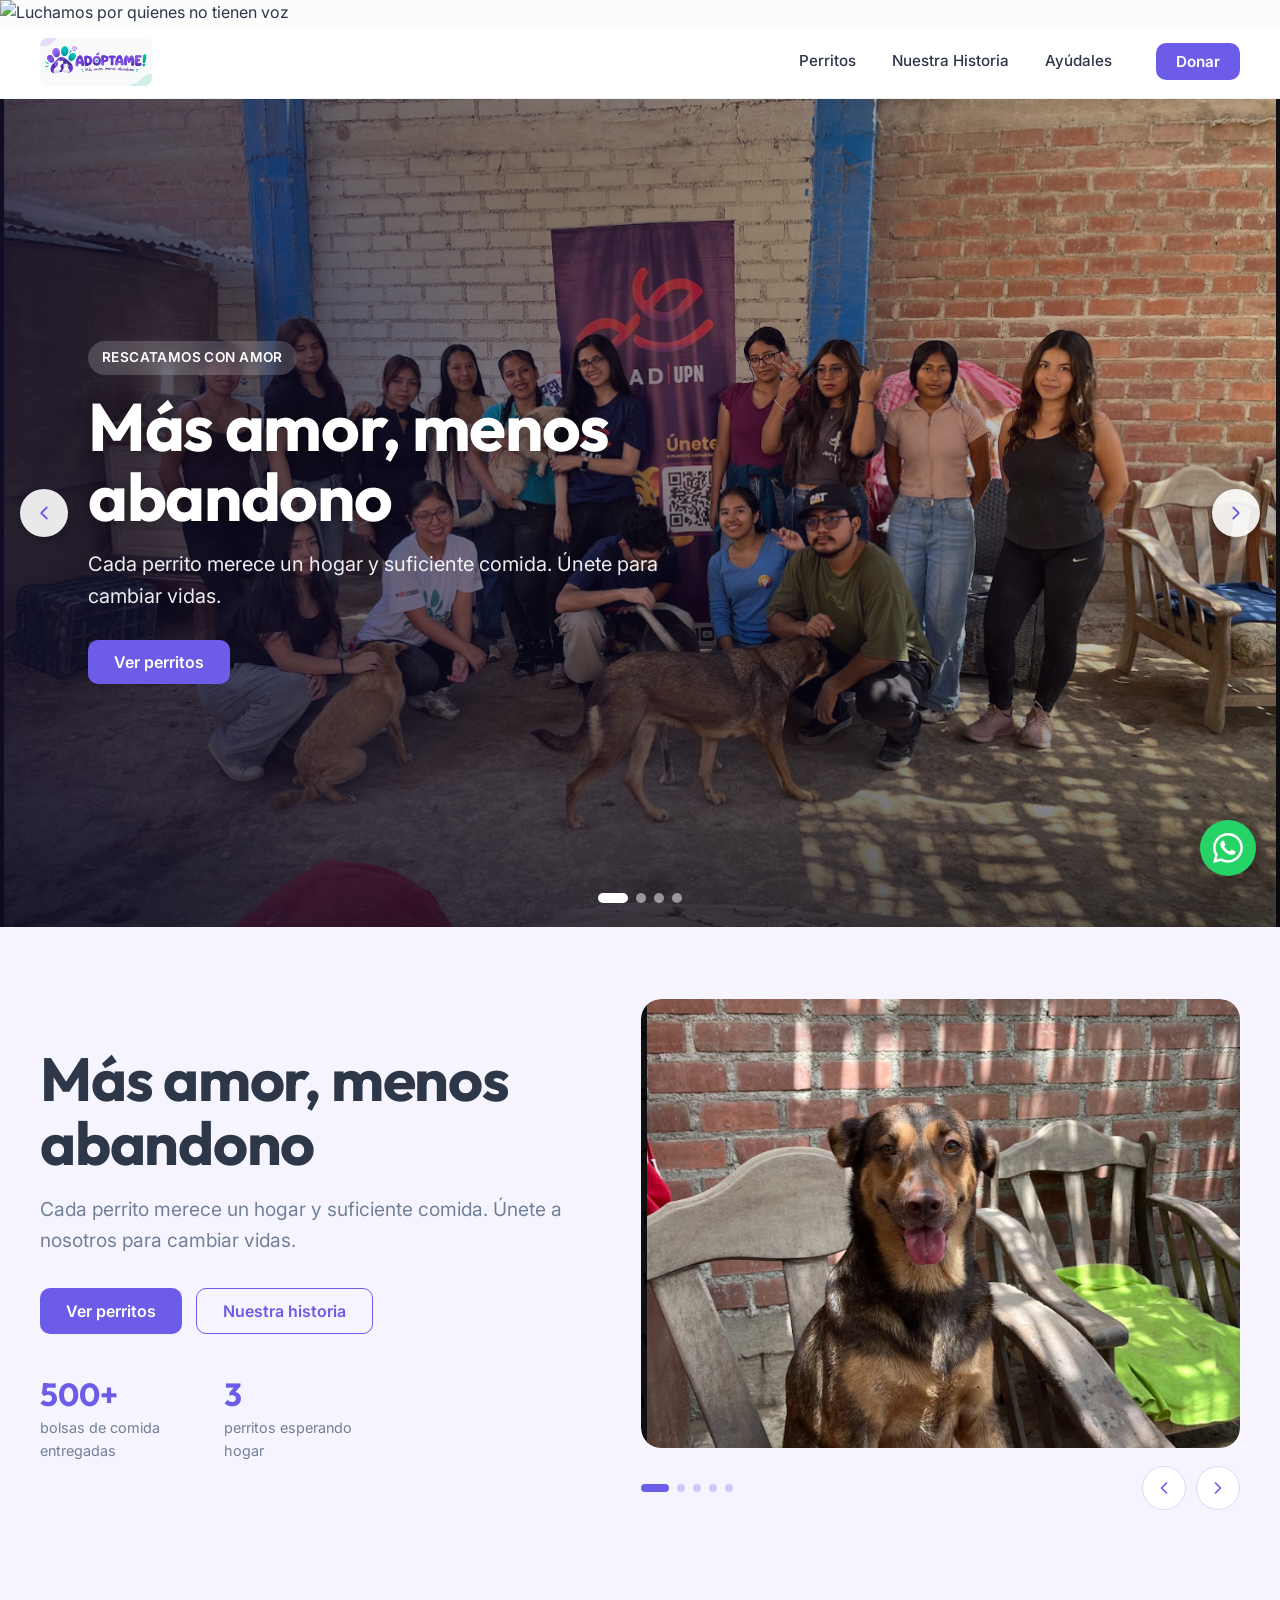
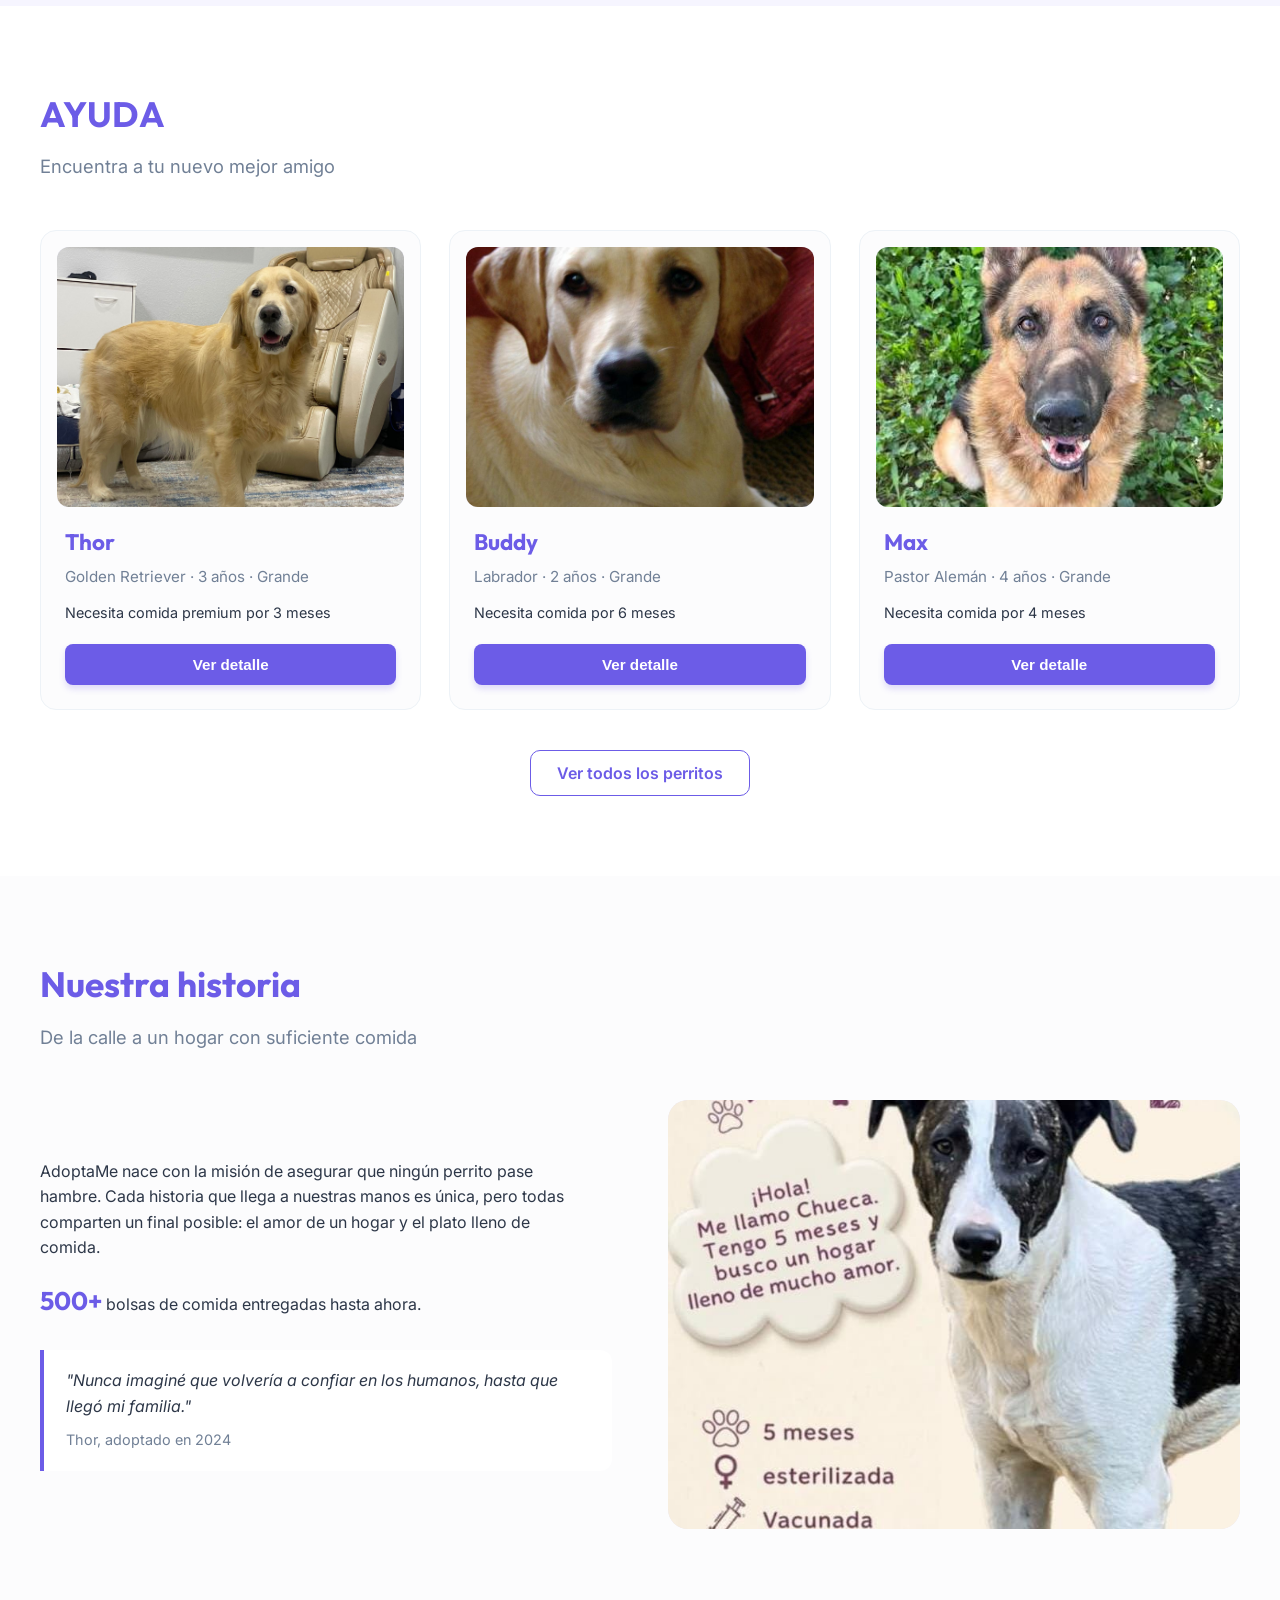
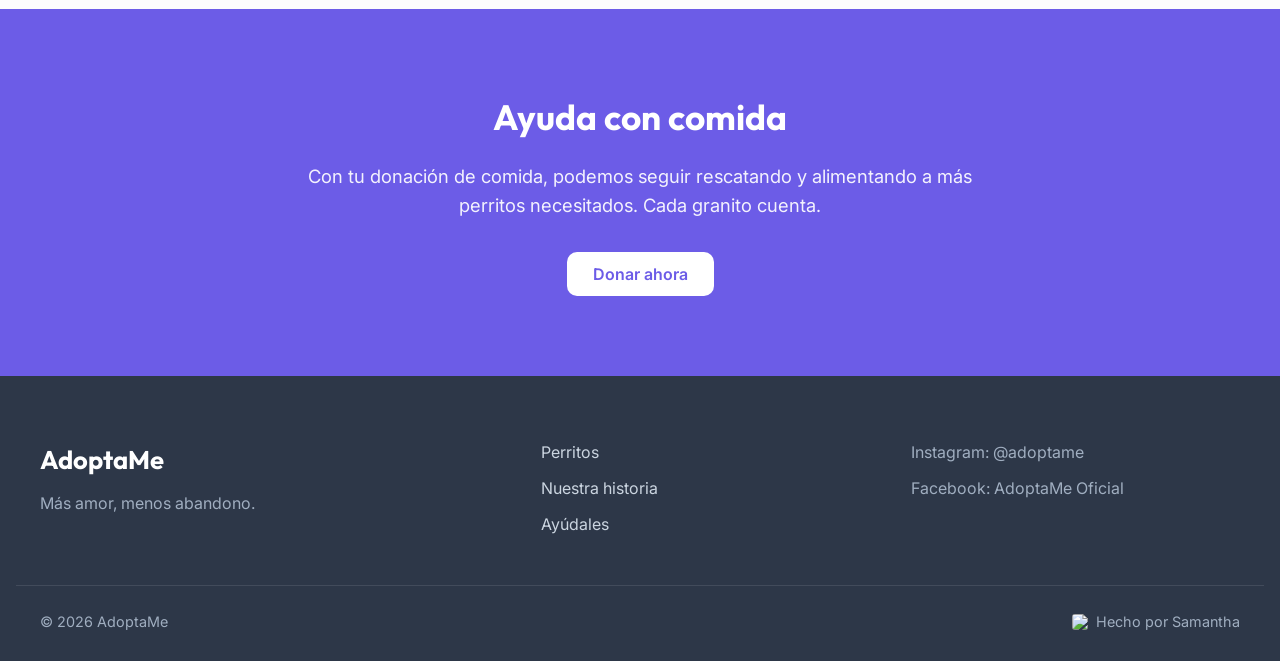
==== commit 5d0f38eb: "ESTA MAL CREO" ====
--- a/index.html
+++ b/index.html
@@ -11,7 +11,12 @@
   <link href="https://fonts.googleapis.com/css2?family=Outfit:wght@500;600;700&family=Inter:wght@300;400;500;600&display=swap" rel="stylesheet">
 </head>
 <body>
-
+    <main>
+        <section class="banner">
+            <img src="Gemini_Generated_Image_e11t00e11t00e11t.jpg" alt="Luchamos por quienes no tienen voz">
+        </section>
+    </main>
+</body>
   <!-- Navbar -->
   <header class="site-header">
     <div class="container nav">
